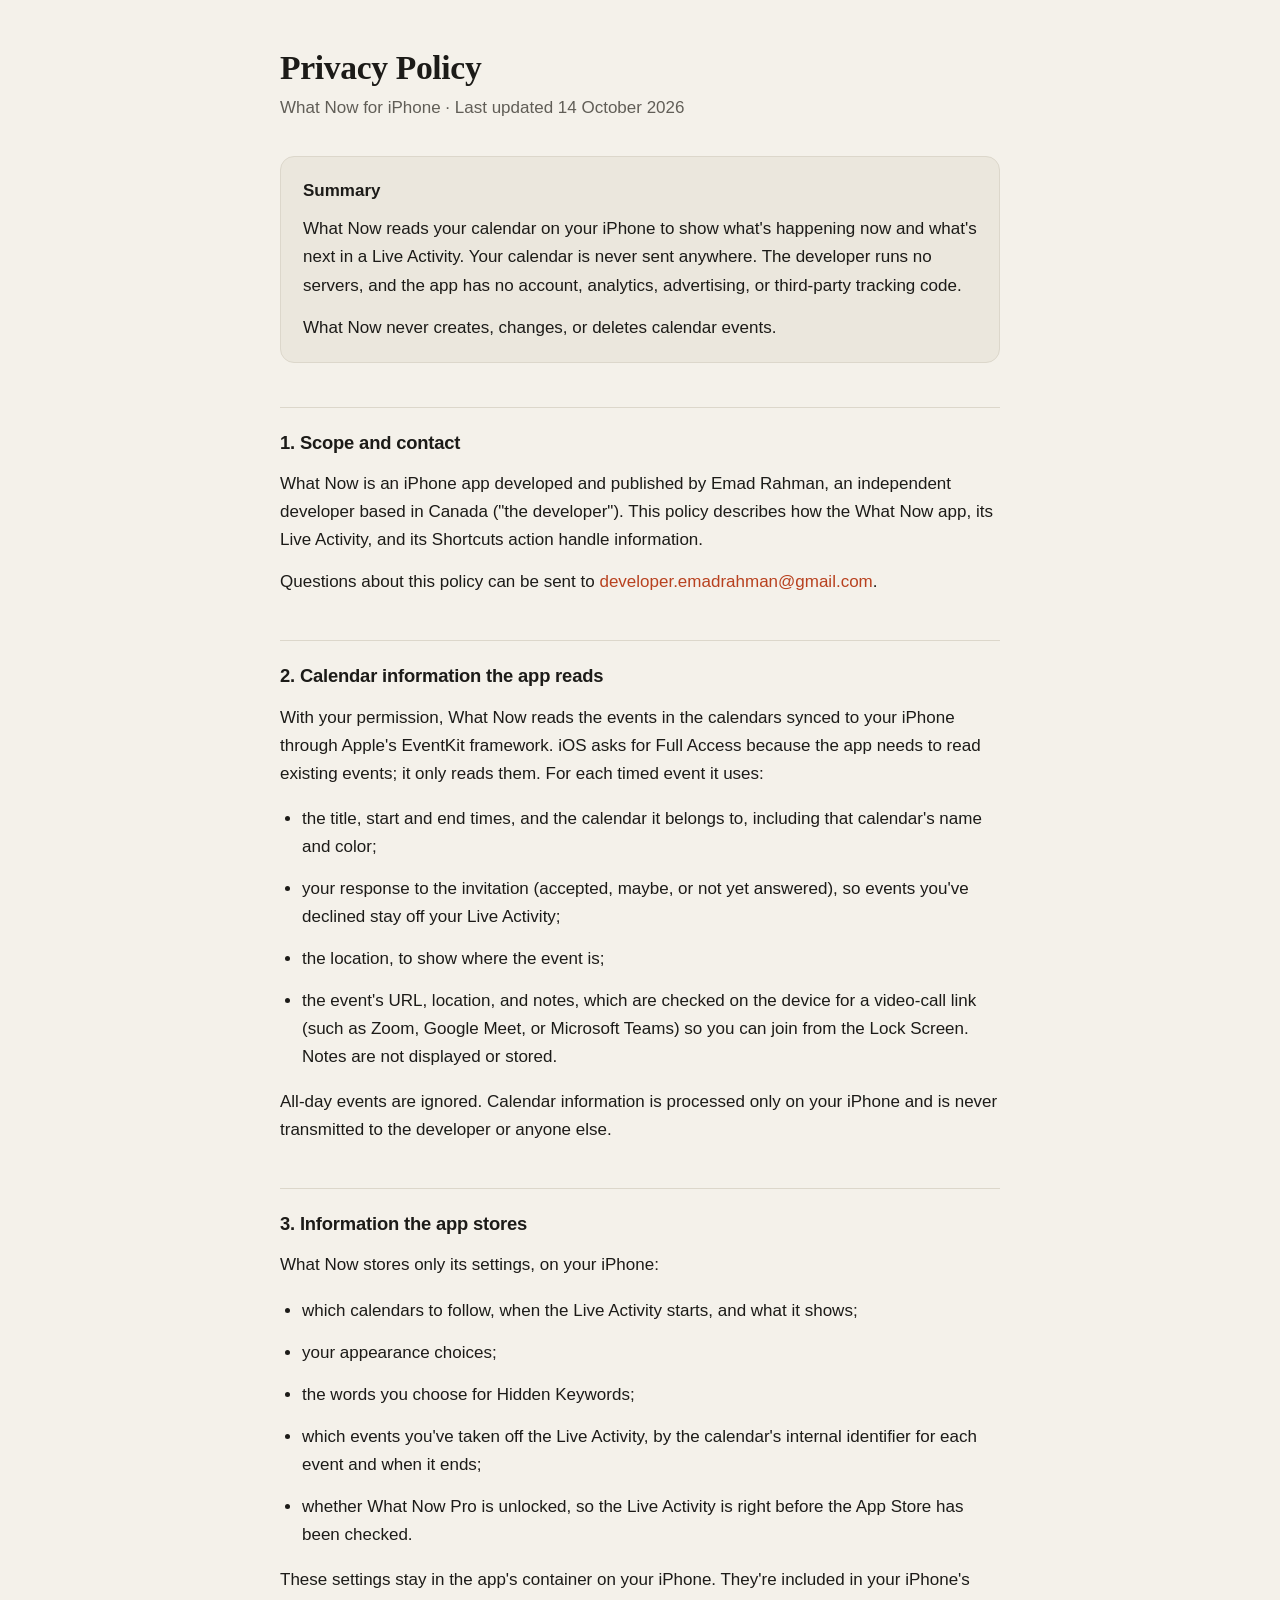
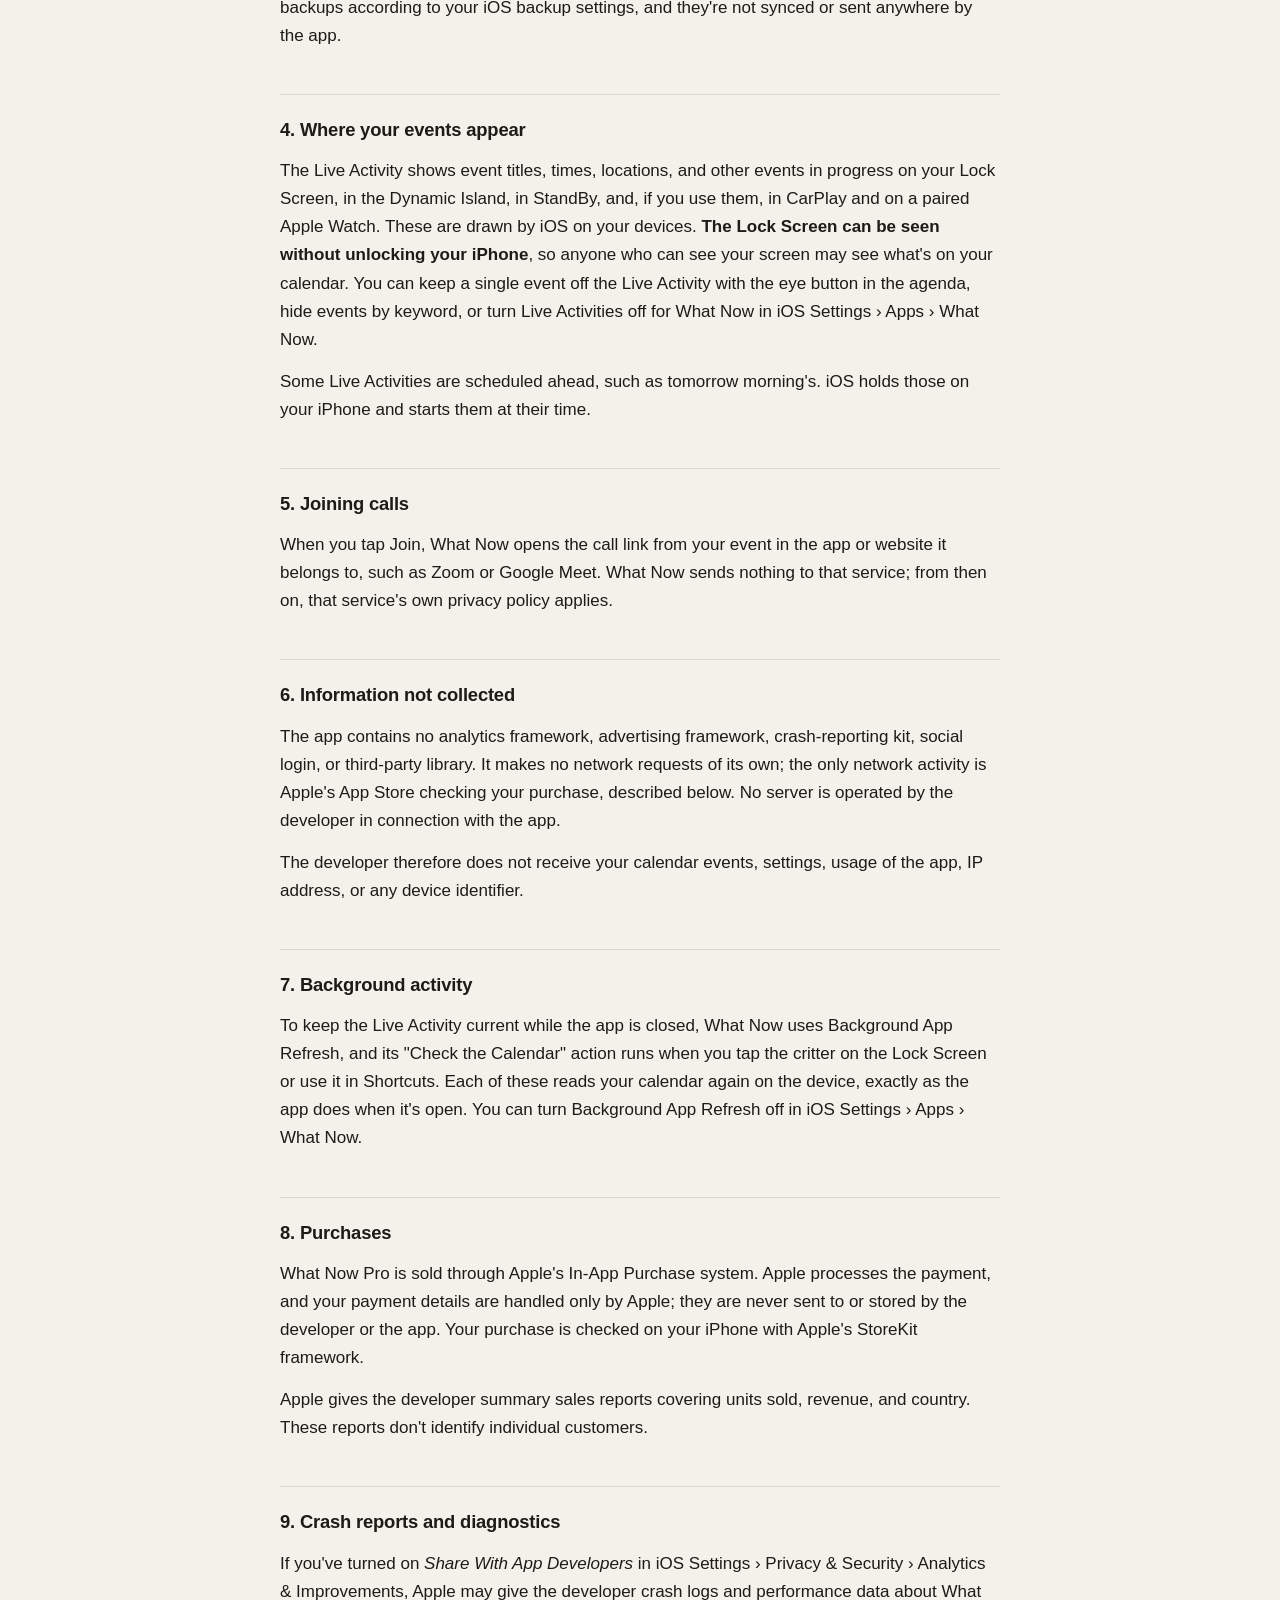
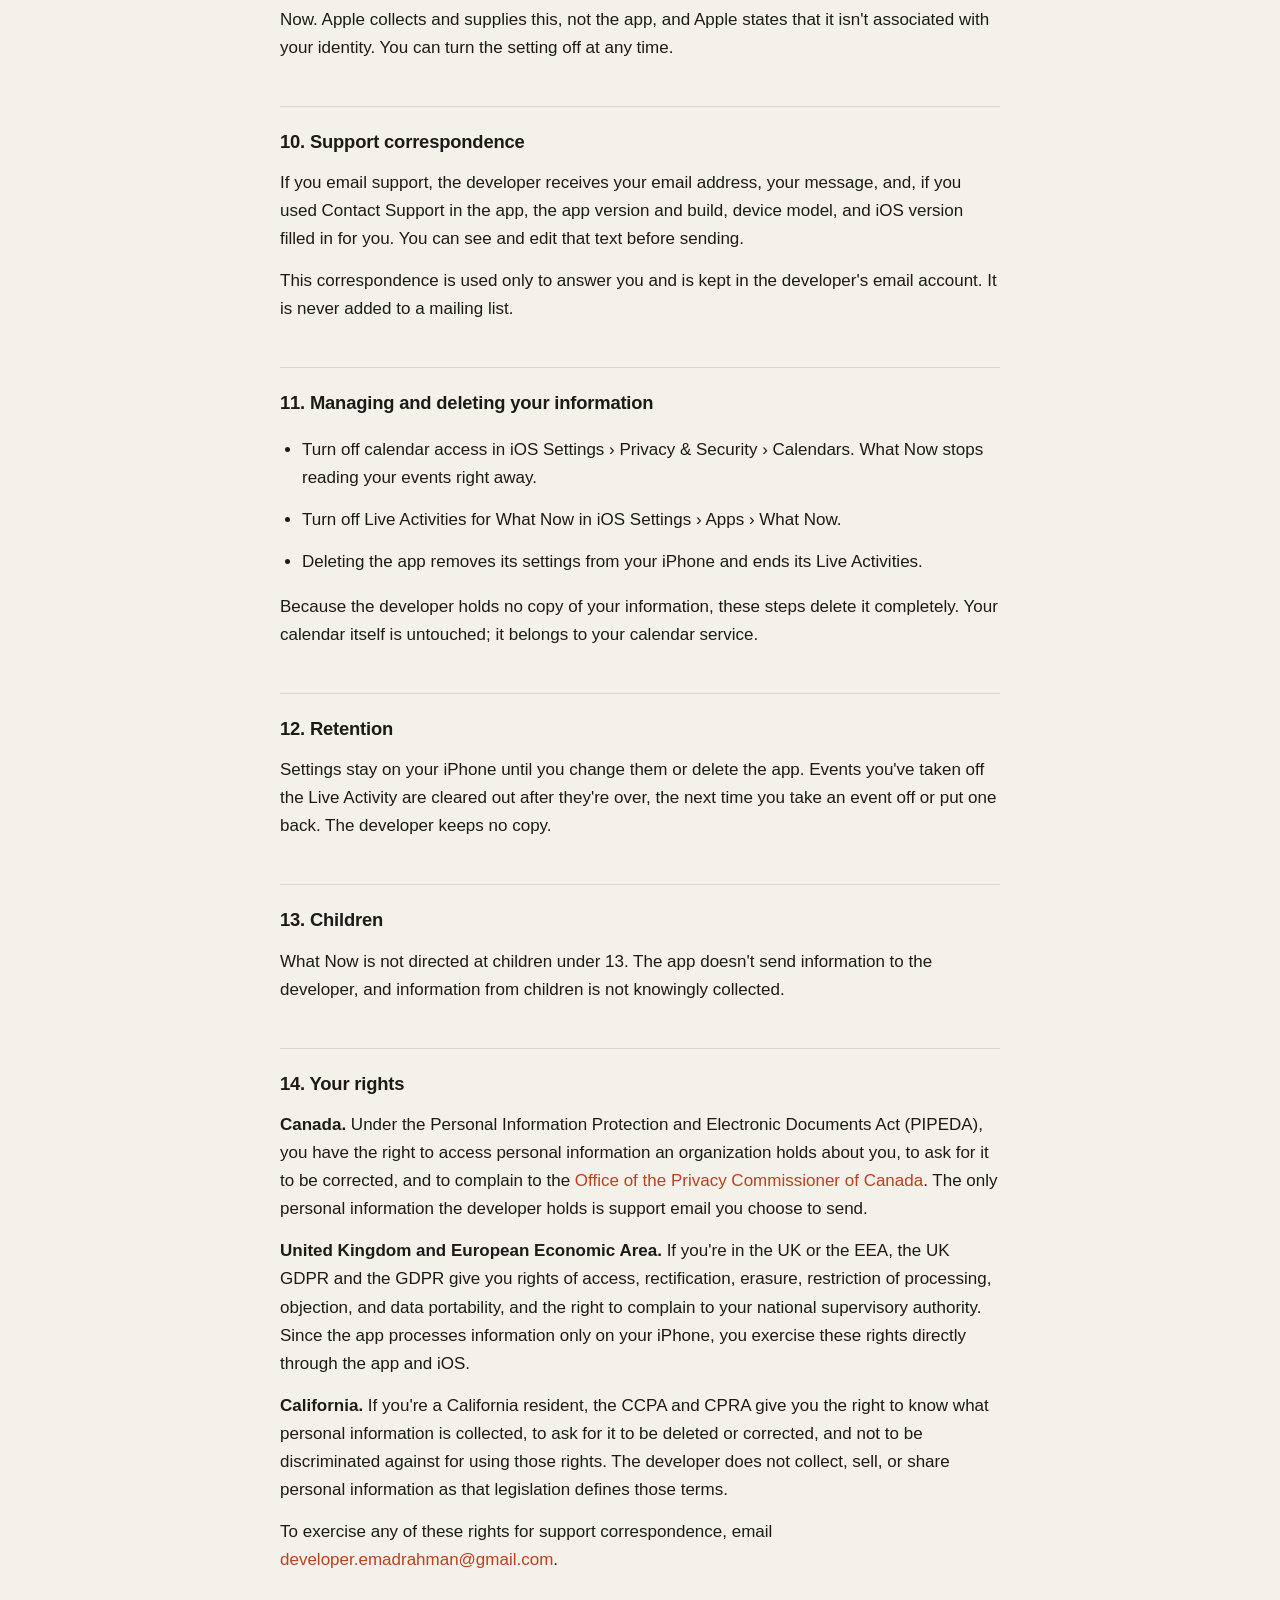
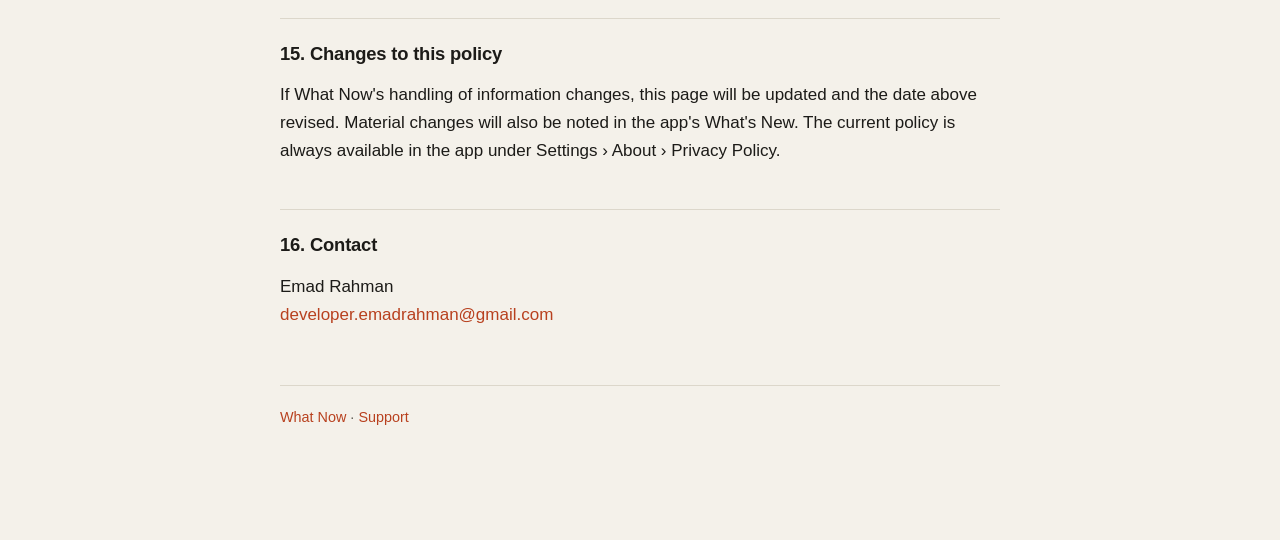
==== privacy.html @ 3d3fa1c2 "What Now site: landing, support, privacy policy Co-Authored-By: Claude Opus 5.5 <noreply@anthropic.c" ====
<!doctype html>
<html lang="en">
<head>
<meta charset="utf-8">
<meta name="viewport" content="width=device-width, initial-scale=1">
<title>Privacy Policy — What Now</title>
<link rel="stylesheet" href="style.css">
</head>
<body>
<main>

<h1>Privacy Policy</h1>
<p class="updated">What Now for iPhone · Last updated 14 October 2026</p>

<div class="box">
  <strong>Summary</strong>
  <p>What Now reads your calendar on your iPhone to show what's happening now and what's next in a Live Activity. Your calendar is never sent anywhere. The developer runs no servers, and the app has no account, analytics, advertising, or third-party tracking code.</p>
  <p>What Now never creates, changes, or deletes calendar events.</p>
</div>

<h2>1. Scope and contact</h2>
<p>What Now is an iPhone app developed and published by Emad Rahman, an independent developer based in Canada ("the developer"). This policy describes how the What Now app, its Live Activity, and its Shortcuts action handle information.</p>
<p>Questions about this policy can be sent to <a href="mailto:developer.emadrahman@gmail.com">developer.emadrahman@gmail.com</a>.</p>

<h2>2. Calendar information the app reads</h2>
<p>With your permission, What Now reads the events in the calendars synced to your iPhone through Apple's EventKit framework. iOS asks for Full Access because the app needs to read existing events; it only reads them. For each timed event it uses:</p>
<ul>
  <li>the title, start and end times, and the calendar it belongs to, including that calendar's name and color;</li>
  <li>your response to the invitation (accepted, maybe, or not yet answered), so events you've declined stay off your Live Activity;</li>
  <li>the location, to show where the event is;</li>
  <li>the event's URL, location, and notes, which are checked on the device for a video-call link (such as Zoom, Google Meet, or Microsoft Teams) so you can join from the Lock Screen. Notes are not displayed or stored.</li>
</ul>
<p>All-day events are ignored. Calendar information is processed only on your iPhone and is never transmitted to the developer or anyone else.</p>

<h2>3. Information the app stores</h2>
<p>What Now stores only its settings, on your iPhone:</p>
<ul>
  <li>which calendars to follow, when the Live Activity starts, and what it shows;</li>
  <li>your appearance choices;</li>
  <li>the words you choose for Hidden Keywords;</li>
  <li>which events you've taken off the Live Activity, by the calendar's internal identifier for each event and when it ends;</li>
  <li>whether What Now Pro is unlocked, so the Live Activity is right before the App Store has been checked.</li>
</ul>
<p>These settings stay in the app's container on your iPhone. They're included in your iPhone's backups according to your iOS backup settings, and they're not synced or sent anywhere by the app.</p>

<h2>4. Where your events appear</h2>
<p>The Live Activity shows event titles, times, locations, and other events in progress on your Lock Screen, in the Dynamic Island, in StandBy, and, if you use them, in CarPlay and on a paired Apple Watch. These are drawn by iOS on your devices. <strong>The Lock Screen can be seen without unlocking your iPhone</strong>, so anyone who can see your screen may see what's on your calendar. You can keep a single event off the Live Activity with the eye button in the agenda, hide events by keyword, or turn Live Activities off for What Now in iOS Settings › Apps › What Now.</p>
<p>Some Live Activities are scheduled ahead, such as tomorrow morning's. iOS holds those on your iPhone and starts them at their time.</p>

<h2>5. Joining calls</h2>
<p>When you tap Join, What Now opens the call link from your event in the app or website it belongs to, such as Zoom or Google Meet. What Now sends nothing to that service; from then on, that service's own privacy policy applies.</p>

<h2>6. Information not collected</h2>
<p>The app contains no analytics framework, advertising framework, crash-reporting kit, social login, or third-party library. It makes no network requests of its own; the only network activity is Apple's App Store checking your purchase, described below. No server is operated by the developer in connection with the app.</p>
<p>The developer therefore does not receive your calendar events, settings, usage of the app, IP address, or any device identifier.</p>

<h2>7. Background activity</h2>
<p>To keep the Live Activity current while the app is closed, What Now uses Background App Refresh, and its "Check the Calendar" action runs when you tap the critter on the Lock Screen or use it in Shortcuts. Each of these reads your calendar again on the device, exactly as the app does when it's open. You can turn Background App Refresh off in iOS Settings › Apps › What Now.</p>

<h2>8. Purchases</h2>
<p>What Now Pro is sold through Apple's In-App Purchase system. Apple processes the payment, and your payment details are handled only by Apple; they are never sent to or stored by the developer or the app. Your purchase is checked on your iPhone with Apple's StoreKit framework.</p>
<p>Apple gives the developer summary sales reports covering units sold, revenue, and country. These reports don't identify individual customers.</p>

<h2>9. Crash reports and diagnostics</h2>
<p>If you've turned on <em>Share With App Developers</em> in iOS Settings › Privacy &amp; Security › Analytics &amp; Improvements, Apple may give the developer crash logs and performance data about What Now. Apple collects and supplies this, not the app, and Apple states that it isn't associated with your identity. You can turn the setting off at any time.</p>

<h2>10. Support correspondence</h2>
<p>If you email support, the developer receives your email address, your message, and, if you used Contact Support in the app, the app version and build, device model, and iOS version filled in for you. You can see and edit that text before sending.</p>
<p>This correspondence is used only to answer you and is kept in the developer's email account. It is never added to a mailing list.</p>

<h2>11. Managing and deleting your information</h2>
<ul>
  <li>Turn off calendar access in iOS Settings › Privacy &amp; Security › Calendars. What Now stops reading your events right away.</li>
  <li>Turn off Live Activities for What Now in iOS Settings › Apps › What Now.</li>
  <li>Deleting the app removes its settings from your iPhone and ends its Live Activities.</li>
</ul>
<p>Because the developer holds no copy of your information, these steps delete it completely. Your calendar itself is untouched; it belongs to your calendar service.</p>

<h2>12. Retention</h2>
<p>Settings stay on your iPhone until you change them or delete the app. Events you've taken off the Live Activity are cleared out after they're over, the next time you take an event off or put one back. The developer keeps no copy.</p>

<h2>13. Children</h2>
<p>What Now is not directed at children under 13. The app doesn't send information to the developer, and information from children is not knowingly collected.</p>

<h2>14. Your rights</h2>
<p><strong>Canada.</strong> Under the Personal Information Protection and Electronic Documents Act (PIPEDA), you have the right to access personal information an organization holds about you, to ask for it to be corrected, and to complain to the <a href="https://www.priv.gc.ca/">Office of the Privacy Commissioner of Canada</a>. The only personal information the developer holds is support email you choose to send.</p>
<p><strong>United Kingdom and European Economic Area.</strong> If you're in the UK or the EEA, the UK GDPR and the GDPR give you rights of access, rectification, erasure, restriction of processing, objection, and data portability, and the right to complain to your national supervisory authority. Since the app processes information only on your iPhone, you exercise these rights directly through the app and iOS.</p>
<p><strong>California.</strong> If you're a California resident, the CCPA and CPRA give you the right to know what personal information is collected, to ask for it to be deleted or corrected, and not to be discriminated against for using those rights. The developer does not collect, sell, or share personal information as that legislation defines those terms.</p>
<p>To exercise any of these rights for support correspondence, email <a href="mailto:developer.emadrahman@gmail.com">developer.emadrahman@gmail.com</a>.</p>

<h2>15. Changes to this policy</h2>
<p>If What Now's handling of information changes, this page will be updated and the date above revised. Material changes will also be noted in the app's What's New. The current policy is always available in the app under Settings › About › Privacy Policy.</p>

<h2>16. Contact</h2>
<p>Emad Rahman<br>
<a href="mailto:developer.emadrahman@gmail.com">developer.emadrahman@gmail.com</a></p>

<footer>
  <p><a href="./index.html">What Now</a> · <a href="./support.html">Support</a></p>
</footer>

</main>
</body>
</html>
---- style.css ----
:root {
  --bg: #f4f1ea;
  --surface: #ebe7dd;
  --border: #dcd7cb;
  --text: #1c1b18;
  --muted: #615e57;
  --accent: #b8411f;
}
@media (prefers-color-scheme: dark) {
  :root {
    --bg: #0c0c0d;
    --surface: #18181a;
    --border: #2c2c30;
    --text: #f2efe8;
    --muted: #a19d95;
    --accent: #ff7052;
  }
}
* { box-sizing: border-box; }
body {
  margin: 0;
  padding: 48px 20px 96px;
  background: var(--bg);
  color: var(--text);
  font: 17px/1.65 -apple-system, BlinkMacSystemFont, "Segoe UI", Roboto, Helvetica, Arial, sans-serif;
  -webkit-text-size-adjust: 100%;
}
main { max-width: 720px; margin: 0 auto; }
h1 {
  font-family: "New York", ui-serif, Georgia, serif;
  font-size: 2.1rem;
  line-height: 1.2;
  margin: 0 0 6px;
  letter-spacing: -0.01em;
}
h2 {
  font-size: 1.15rem;
  margin: 44px 0 12px;
  letter-spacing: -0.01em;
  padding-top: 20px;
  border-top: 1px solid var(--border);
}
h3 { font-size: 1rem; margin: 26px 0 6px; }
p, li { margin: 0 0 14px; }
ul { padding-left: 22px; }
a { color: var(--accent); text-decoration: none; }
a:hover { text-decoration: underline; }
a:focus-visible { outline: 2px solid var(--accent); outline-offset: 2px; }
.lede, .updated { color: var(--muted); margin-bottom: 34px; }
.box {
  background: var(--surface);
  border: 1px solid var(--border);
  border-radius: 14px;
  padding: 20px 22px 6px;
  margin: 8px 0;
}
.box strong { display: block; margin-bottom: 10px; }
.email { font-size: 1.1rem; font-weight: 600; }
nav a { display: inline-block; margin-right: 20px; }
footer {
  margin-top: 56px;
  padding-top: 20px;
  border-top: 1px solid var(--border);
  color: var(--muted);
  font-size: 0.9rem;
}
.home { padding-top: 96px; }
.home main { max-width: 560px; }
.home h1 { font-size: 2.5rem; }
.home p { color: var(--muted); margin-bottom: 32px; }
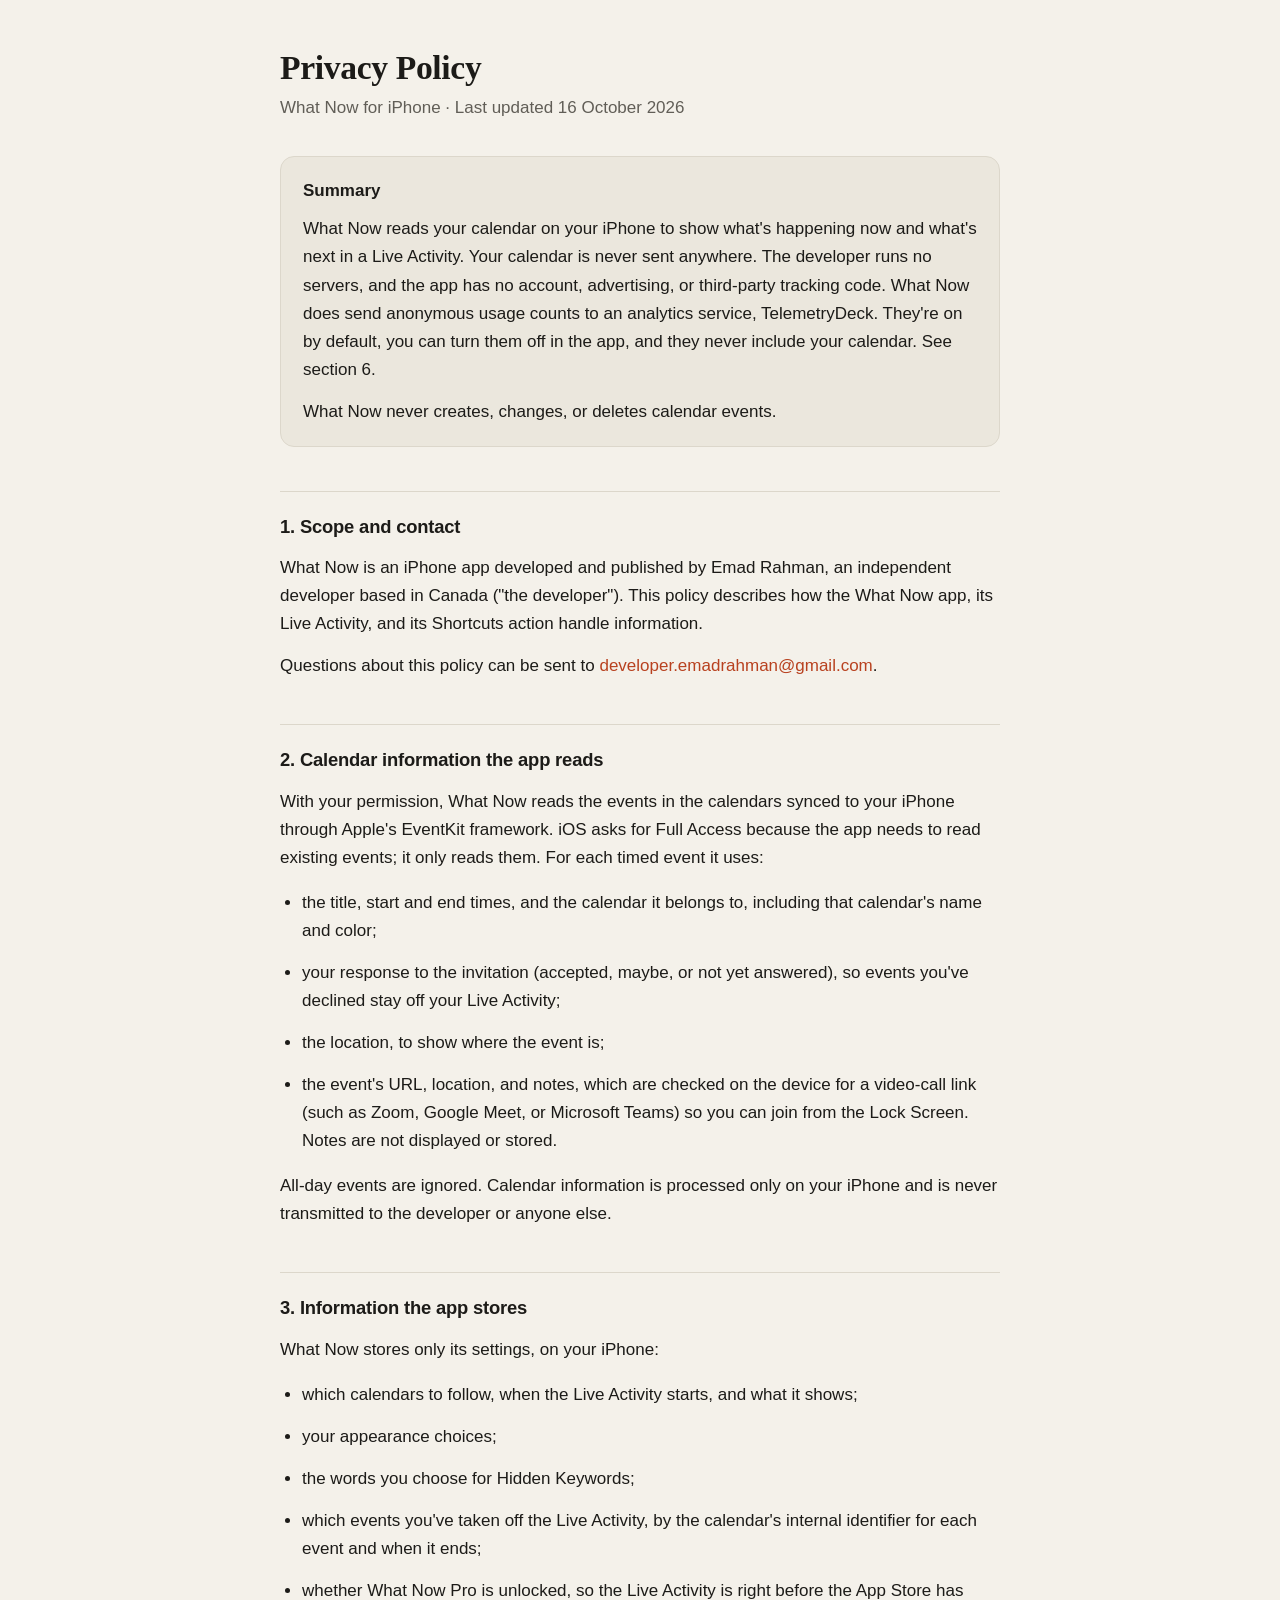
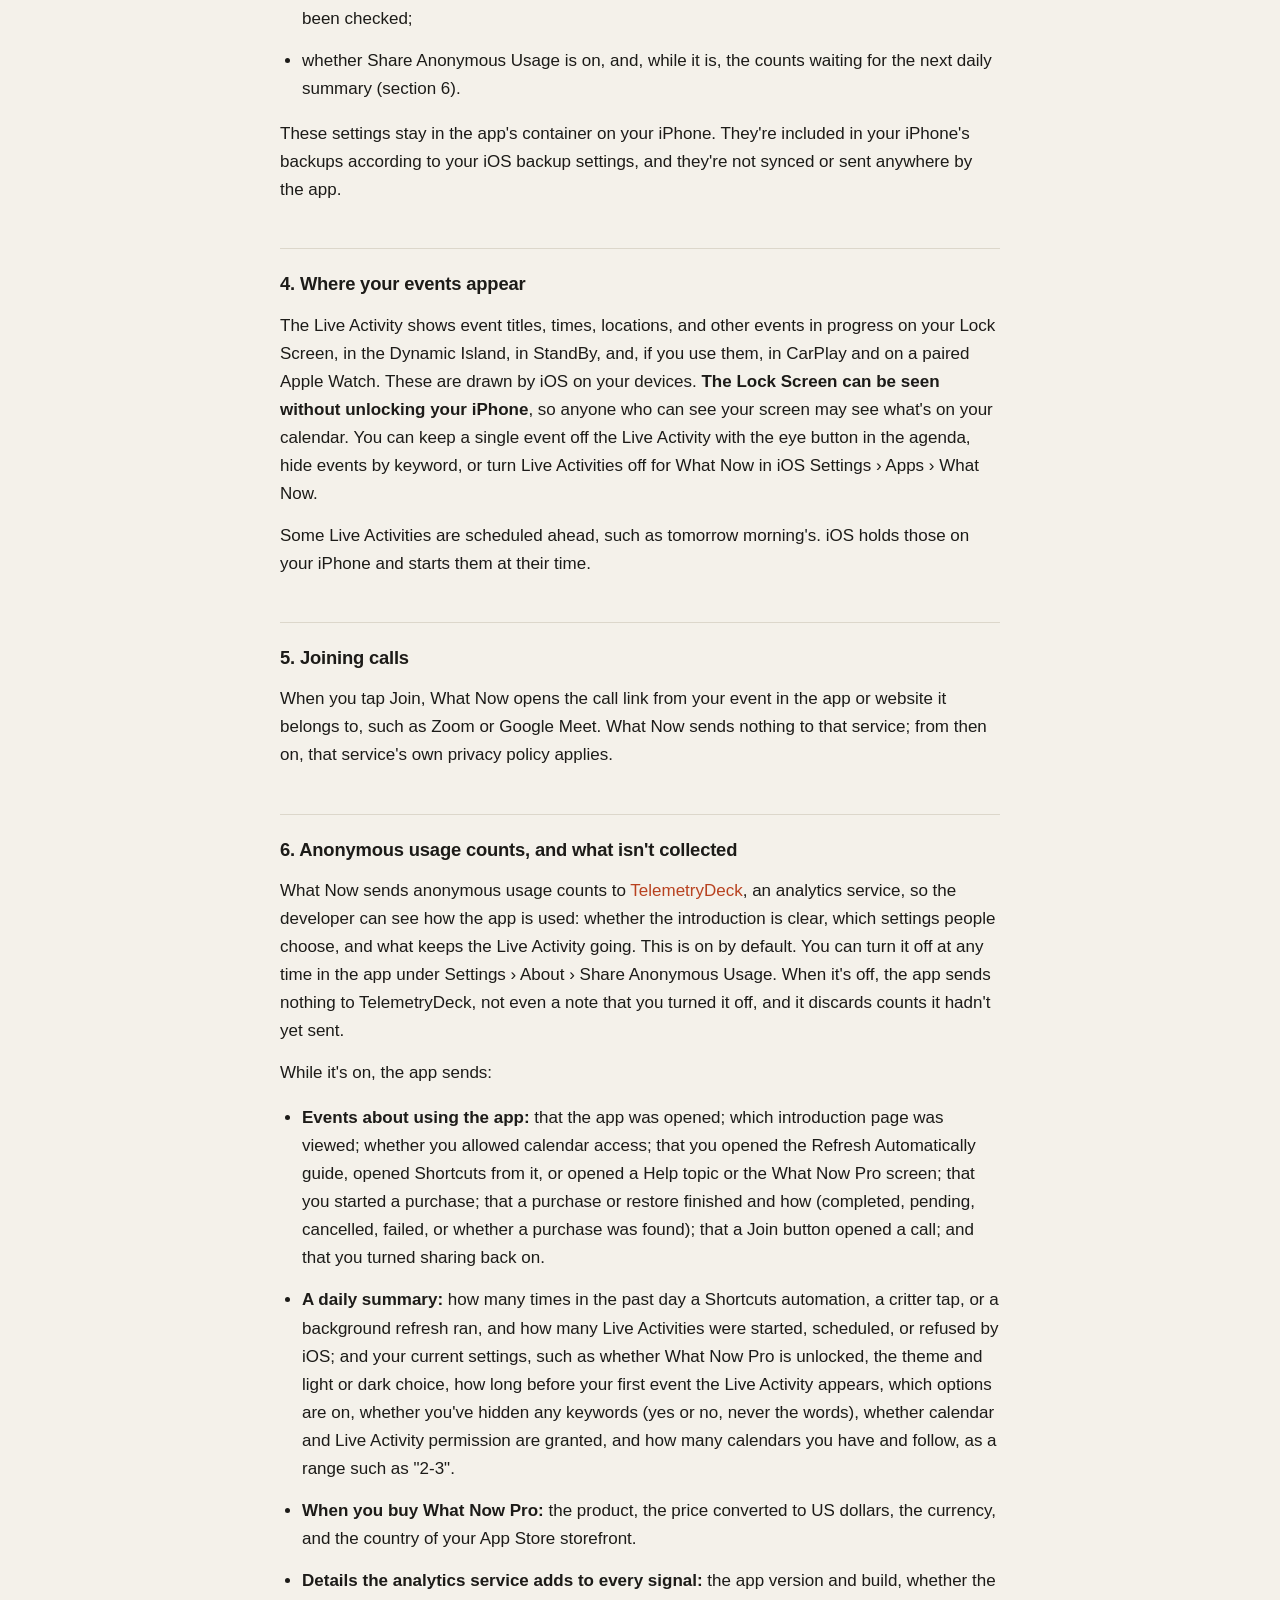
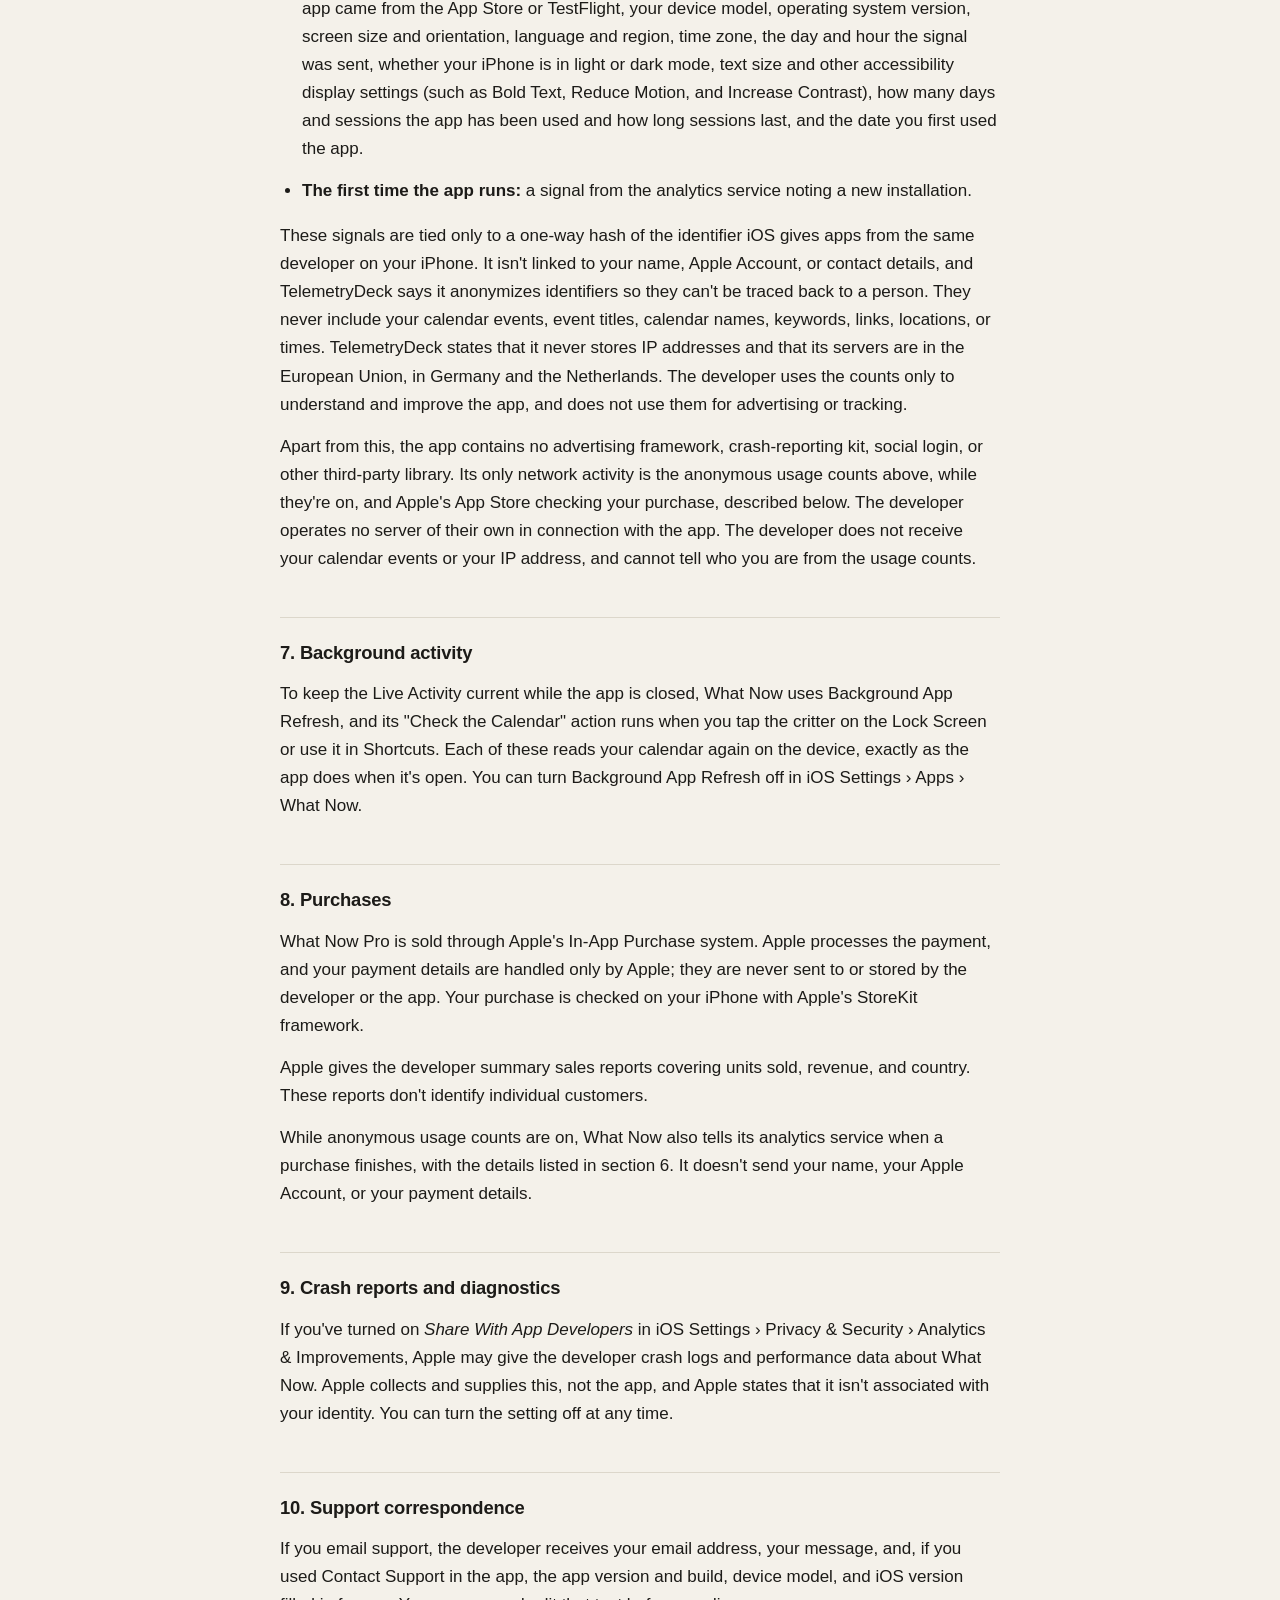
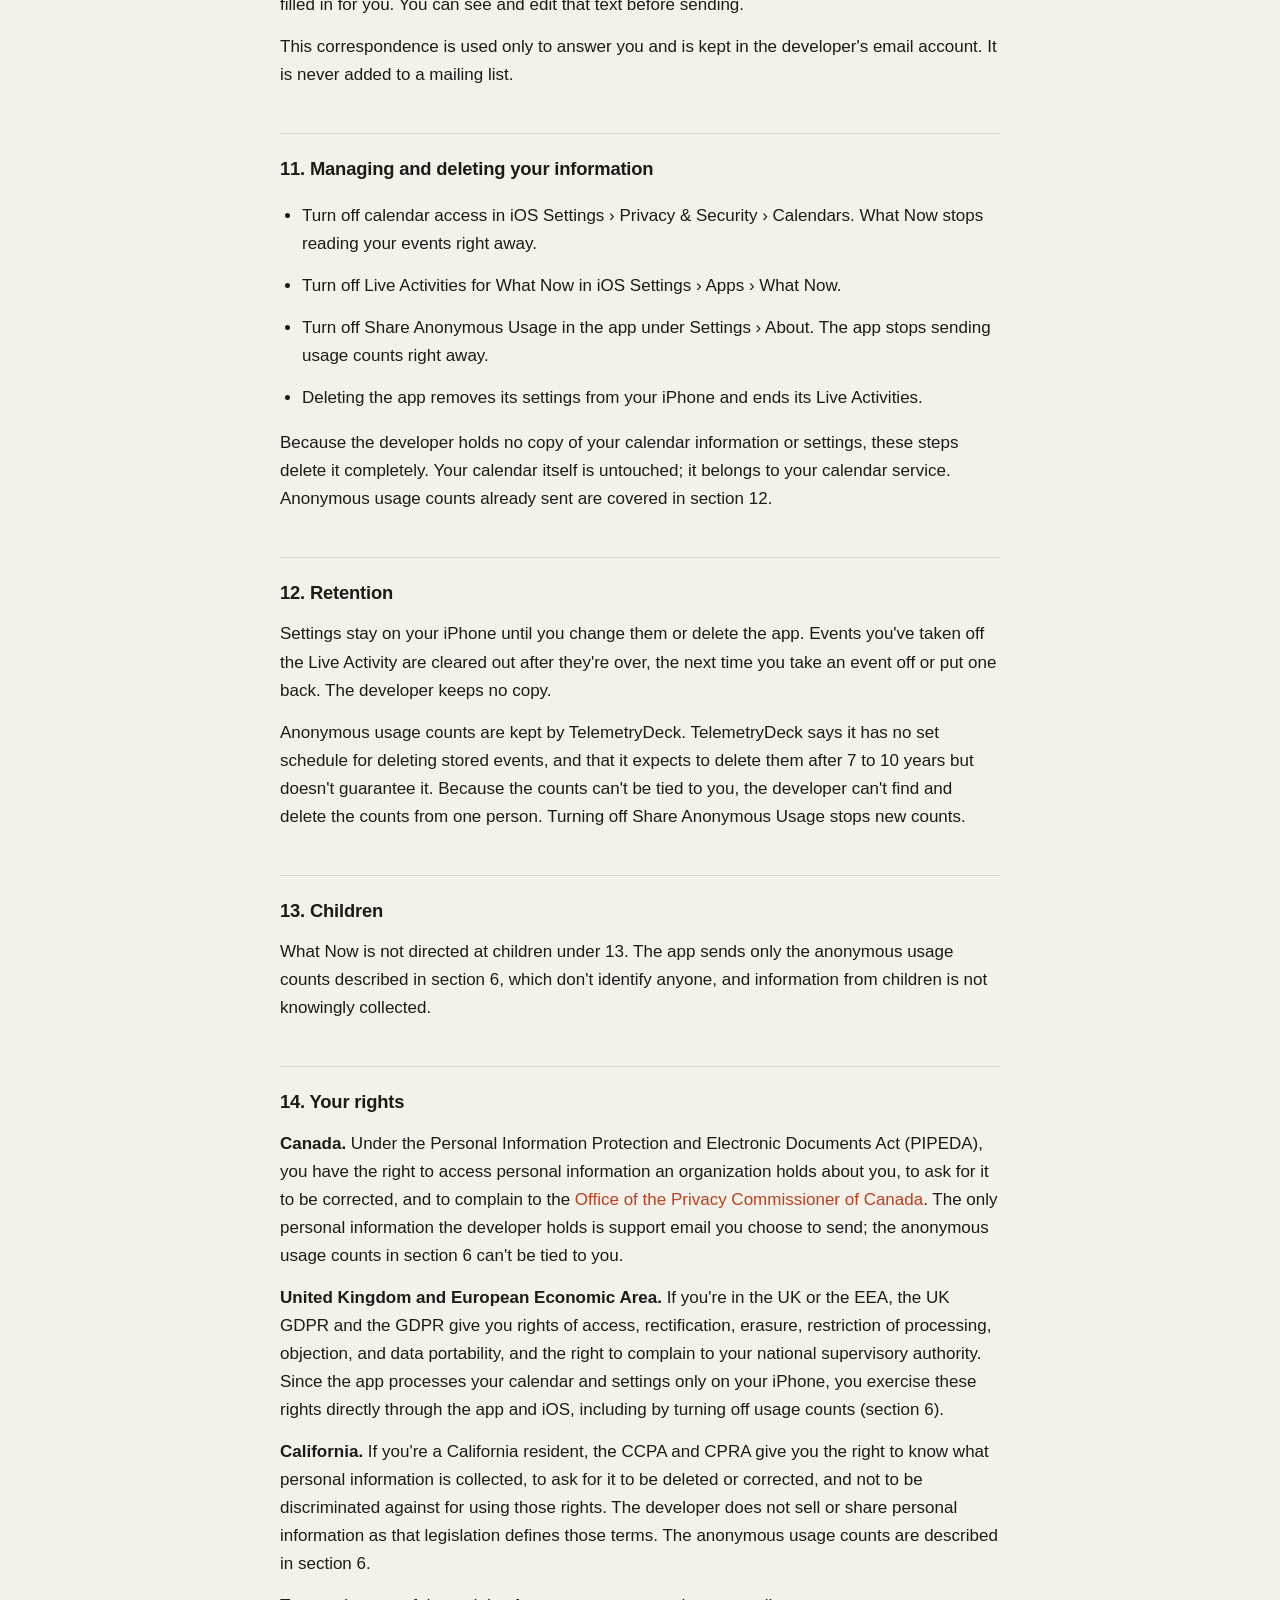
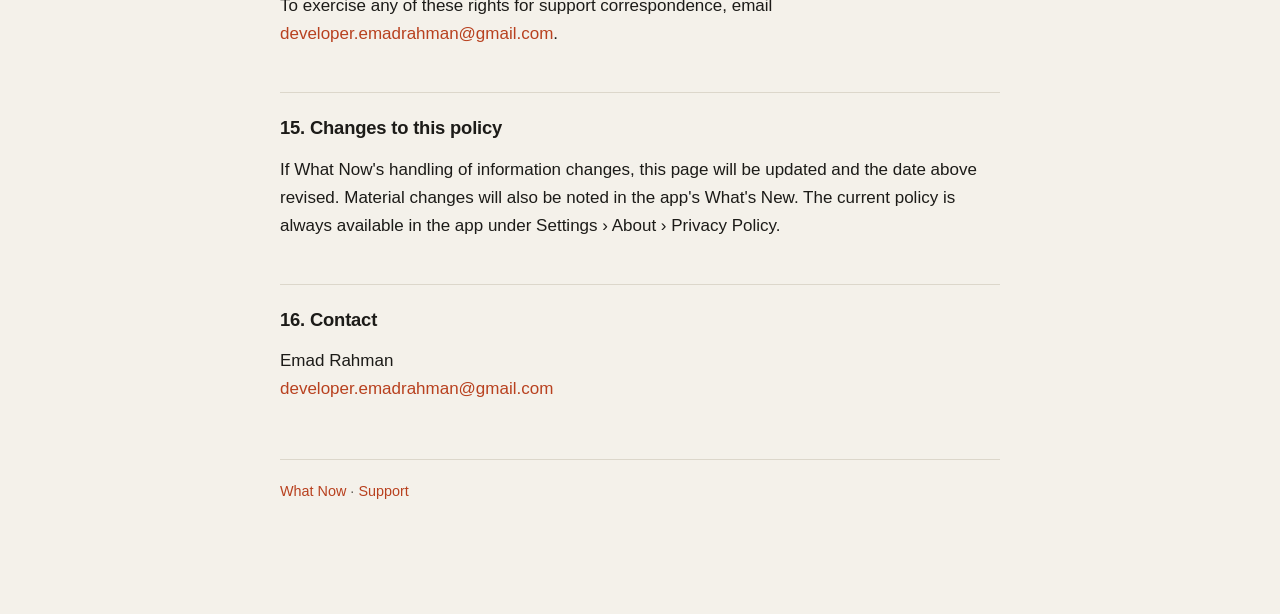
==== commit 95c040eb: "Privacy policy: anonymous usage counts through TelemetryDeck List what the app and the TelemetryDeck" ====
--- a/privacy.html
+++ b/privacy.html
@@ -10,11 +10,11 @@
 <main>
 
 <h1>Privacy Policy</h1>
-<p class="updated">What Now for iPhone · Last updated 14 October 2026</p>
+<p class="updated">What Now for iPhone · Last updated 16 October 2026</p>
 
 <div class="box">
   <strong>Summary</strong>
-  <p>What Now reads your calendar on your iPhone to show what's happening now and what's next in a Live Activity. Your calendar is never sent anywhere. The developer runs no servers, and the app has no account, analytics, advertising, or third-party tracking code.</p>
+  <p>What Now reads your calendar on your iPhone to show what's happening now and what's next in a Live Activity. Your calendar is never sent anywhere. The developer runs no servers, and the app has no account, advertising, or third-party tracking code. What Now does send anonymous usage counts to an analytics service, TelemetryDeck. They're on by default, you can turn them off in the app, and they never include your calendar. See section 6.</p>
   <p>What Now never creates, changes, or deletes calendar events.</p>
 </div>
 
@@ -39,7 +39,8 @@
   <li>your appearance choices;</li>
   <li>the words you choose for Hidden Keywords;</li>
   <li>which events you've taken off the Live Activity, by the calendar's internal identifier for each event and when it ends;</li>
-  <li>whether What Now Pro is unlocked, so the Live Activity is right before the App Store has been checked.</li>
+  <li>whether What Now Pro is unlocked, so the Live Activity is right before the App Store has been checked;</li>
+  <li>whether Share Anonymous Usage is on, and, while it is, the counts waiting for the next daily summary (section 6).</li>
 </ul>
 <p>These settings stay in the app's container on your iPhone. They're included in your iPhone's backups according to your iOS backup settings, and they're not synced or sent anywhere by the app.</p>
 
@@ -50,9 +51,18 @@
 <h2>5. Joining calls</h2>
 <p>When you tap Join, What Now opens the call link from your event in the app or website it belongs to, such as Zoom or Google Meet. What Now sends nothing to that service; from then on, that service's own privacy policy applies.</p>
 
-<h2>6. Information not collected</h2>
-<p>The app contains no analytics framework, advertising framework, crash-reporting kit, social login, or third-party library. It makes no network requests of its own; the only network activity is Apple's App Store checking your purchase, described below. No server is operated by the developer in connection with the app.</p>
-<p>The developer therefore does not receive your calendar events, settings, usage of the app, IP address, or any device identifier.</p>
+<h2>6. Anonymous usage counts, and what isn't collected</h2>
+<p>What Now sends anonymous usage counts to <a href="https://telemetrydeck.com">TelemetryDeck</a>, an analytics service, so the developer can see how the app is used: whether the introduction is clear, which settings people choose, and what keeps the Live Activity going. This is on by default. You can turn it off at any time in the app under Settings › About › Share Anonymous Usage. When it's off, the app sends nothing to TelemetryDeck, not even a note that you turned it off, and it discards counts it hadn't yet sent.</p>
+<p>While it's on, the app sends:</p>
+<ul>
+  <li><strong>Events about using the app:</strong> that the app was opened; which introduction page was viewed; whether you allowed calendar access; that you opened the Refresh Automatically guide, opened Shortcuts from it, or opened a Help topic or the What Now Pro screen; that you started a purchase; that a purchase or restore finished and how (completed, pending, cancelled, failed, or whether a purchase was found); that a Join button opened a call; and that you turned sharing back on.</li>
+  <li><strong>A daily summary:</strong> how many times in the past day a Shortcuts automation, a critter tap, or a background refresh ran, and how many Live Activities were started, scheduled, or refused by iOS; and your current settings, such as whether What Now Pro is unlocked, the theme and light or dark choice, how long before your first event the Live Activity appears, which options are on, whether you've hidden any keywords (yes or no, never the words), whether calendar and Live Activity permission are granted, and how many calendars you have and follow, as a range such as "2-3".</li>
+  <li><strong>When you buy What Now Pro:</strong> the product, the price converted to US dollars, the currency, and the country of your App Store storefront.</li>
+  <li><strong>Details the analytics service adds to every signal:</strong> the app version and build, whether the app came from the App Store or TestFlight, your device model, operating system version, screen size and orientation, language and region, time zone, the day and hour the signal was sent, whether your iPhone is in light or dark mode, text size and other accessibility display settings (such as Bold Text, Reduce Motion, and Increase Contrast), how many days and sessions the app has been used and how long sessions last, and the date you first used the app.</li>
+  <li><strong>The first time the app runs:</strong> a signal from the analytics service noting a new installation.</li>
+</ul>
+<p>These signals are tied only to a one-way hash of the identifier iOS gives apps from the same developer on your iPhone. It isn't linked to your name, Apple Account, or contact details, and TelemetryDeck says it anonymizes identifiers so they can't be traced back to a person. They never include your calendar events, event titles, calendar names, keywords, links, locations, or times. TelemetryDeck states that it never stores IP addresses and that its servers are in the European Union, in Germany and the Netherlands. The developer uses the counts only to understand and improve the app, and does not use them for advertising or tracking.</p>
+<p>Apart from this, the app contains no advertising framework, crash-reporting kit, social login, or other third-party library. Its only network activity is the anonymous usage counts above, while they're on, and Apple's App Store checking your purchase, described below. The developer operates no server of their own in connection with the app. The developer does not receive your calendar events or your IP address, and cannot tell who you are from the usage counts.</p>
 
 <h2>7. Background activity</h2>
 <p>To keep the Live Activity current while the app is closed, What Now uses Background App Refresh, and its "Check the Calendar" action runs when you tap the critter on the Lock Screen or use it in Shortcuts. Each of these reads your calendar again on the device, exactly as the app does when it's open. You can turn Background App Refresh off in iOS Settings › Apps › What Now.</p>
@@ -60,6 +70,7 @@
 <h2>8. Purchases</h2>
 <p>What Now Pro is sold through Apple's In-App Purchase system. Apple processes the payment, and your payment details are handled only by Apple; they are never sent to or stored by the developer or the app. Your purchase is checked on your iPhone with Apple's StoreKit framework.</p>
 <p>Apple gives the developer summary sales reports covering units sold, revenue, and country. These reports don't identify individual customers.</p>
+<p>While anonymous usage counts are on, What Now also tells its analytics service when a purchase finishes, with the details listed in section 6. It doesn't send your name, your Apple Account, or your payment details.</p>
 
 <h2>9. Crash reports and diagnostics</h2>
 <p>If you've turned on <em>Share With App Developers</em> in iOS Settings › Privacy &amp; Security › Analytics &amp; Improvements, Apple may give the developer crash logs and performance data about What Now. Apple collects and supplies this, not the app, and Apple states that it isn't associated with your identity. You can turn the setting off at any time.</p>
@@ -72,20 +83,22 @@
 <ul>
   <li>Turn off calendar access in iOS Settings › Privacy &amp; Security › Calendars. What Now stops reading your events right away.</li>
   <li>Turn off Live Activities for What Now in iOS Settings › Apps › What Now.</li>
+  <li>Turn off Share Anonymous Usage in the app under Settings › About. The app stops sending usage counts right away.</li>
   <li>Deleting the app removes its settings from your iPhone and ends its Live Activities.</li>
 </ul>
-<p>Because the developer holds no copy of your information, these steps delete it completely. Your calendar itself is untouched; it belongs to your calendar service.</p>
+<p>Because the developer holds no copy of your calendar information or settings, these steps delete it completely. Your calendar itself is untouched; it belongs to your calendar service. Anonymous usage counts already sent are covered in section 12.</p>
 
 <h2>12. Retention</h2>
 <p>Settings stay on your iPhone until you change them or delete the app. Events you've taken off the Live Activity are cleared out after they're over, the next time you take an event off or put one back. The developer keeps no copy.</p>
+<p>Anonymous usage counts are kept by TelemetryDeck. TelemetryDeck says it has no set schedule for deleting stored events, and that it expects to delete them after 7 to 10 years but doesn't guarantee it. Because the counts can't be tied to you, the developer can't find and delete the counts from one person. Turning off Share Anonymous Usage stops new counts.</p>
 
 <h2>13. Children</h2>
-<p>What Now is not directed at children under 13. The app doesn't send information to the developer, and information from children is not knowingly collected.</p>
+<p>What Now is not directed at children under 13. The app sends only the anonymous usage counts described in section 6, which don't identify anyone, and information from children is not knowingly collected.</p>
 
 <h2>14. Your rights</h2>
-<p><strong>Canada.</strong> Under the Personal Information Protection and Electronic Documents Act (PIPEDA), you have the right to access personal information an organization holds about you, to ask for it to be corrected, and to complain to the <a href="https://www.priv.gc.ca/">Office of the Privacy Commissioner of Canada</a>. The only personal information the developer holds is support email you choose to send.</p>
-<p><strong>United Kingdom and European Economic Area.</strong> If you're in the UK or the EEA, the UK GDPR and the GDPR give you rights of access, rectification, erasure, restriction of processing, objection, and data portability, and the right to complain to your national supervisory authority. Since the app processes information only on your iPhone, you exercise these rights directly through the app and iOS.</p>
-<p><strong>California.</strong> If you're a California resident, the CCPA and CPRA give you the right to know what personal information is collected, to ask for it to be deleted or corrected, and not to be discriminated against for using those rights. The developer does not collect, sell, or share personal information as that legislation defines those terms.</p>
+<p><strong>Canada.</strong> Under the Personal Information Protection and Electronic Documents Act (PIPEDA), you have the right to access personal information an organization holds about you, to ask for it to be corrected, and to complain to the <a href="https://www.priv.gc.ca/">Office of the Privacy Commissioner of Canada</a>. The only personal information the developer holds is support email you choose to send; the anonymous usage counts in section 6 can't be tied to you.</p>
+<p><strong>United Kingdom and European Economic Area.</strong> If you're in the UK or the EEA, the UK GDPR and the GDPR give you rights of access, rectification, erasure, restriction of processing, objection, and data portability, and the right to complain to your national supervisory authority. Since the app processes your calendar and settings only on your iPhone, you exercise these rights directly through the app and iOS, including by turning off usage counts (section 6).</p>
+<p><strong>California.</strong> If you're a California resident, the CCPA and CPRA give you the right to know what personal information is collected, to ask for it to be deleted or corrected, and not to be discriminated against for using those rights. The developer does not sell or share personal information as that legislation defines those terms. The anonymous usage counts are described in section 6.</p>
 <p>To exercise any of these rights for support correspondence, email <a href="mailto:developer.emadrahman@gmail.com">developer.emadrahman@gmail.com</a>.</p>
 
 <h2>15. Changes to this policy</h2>
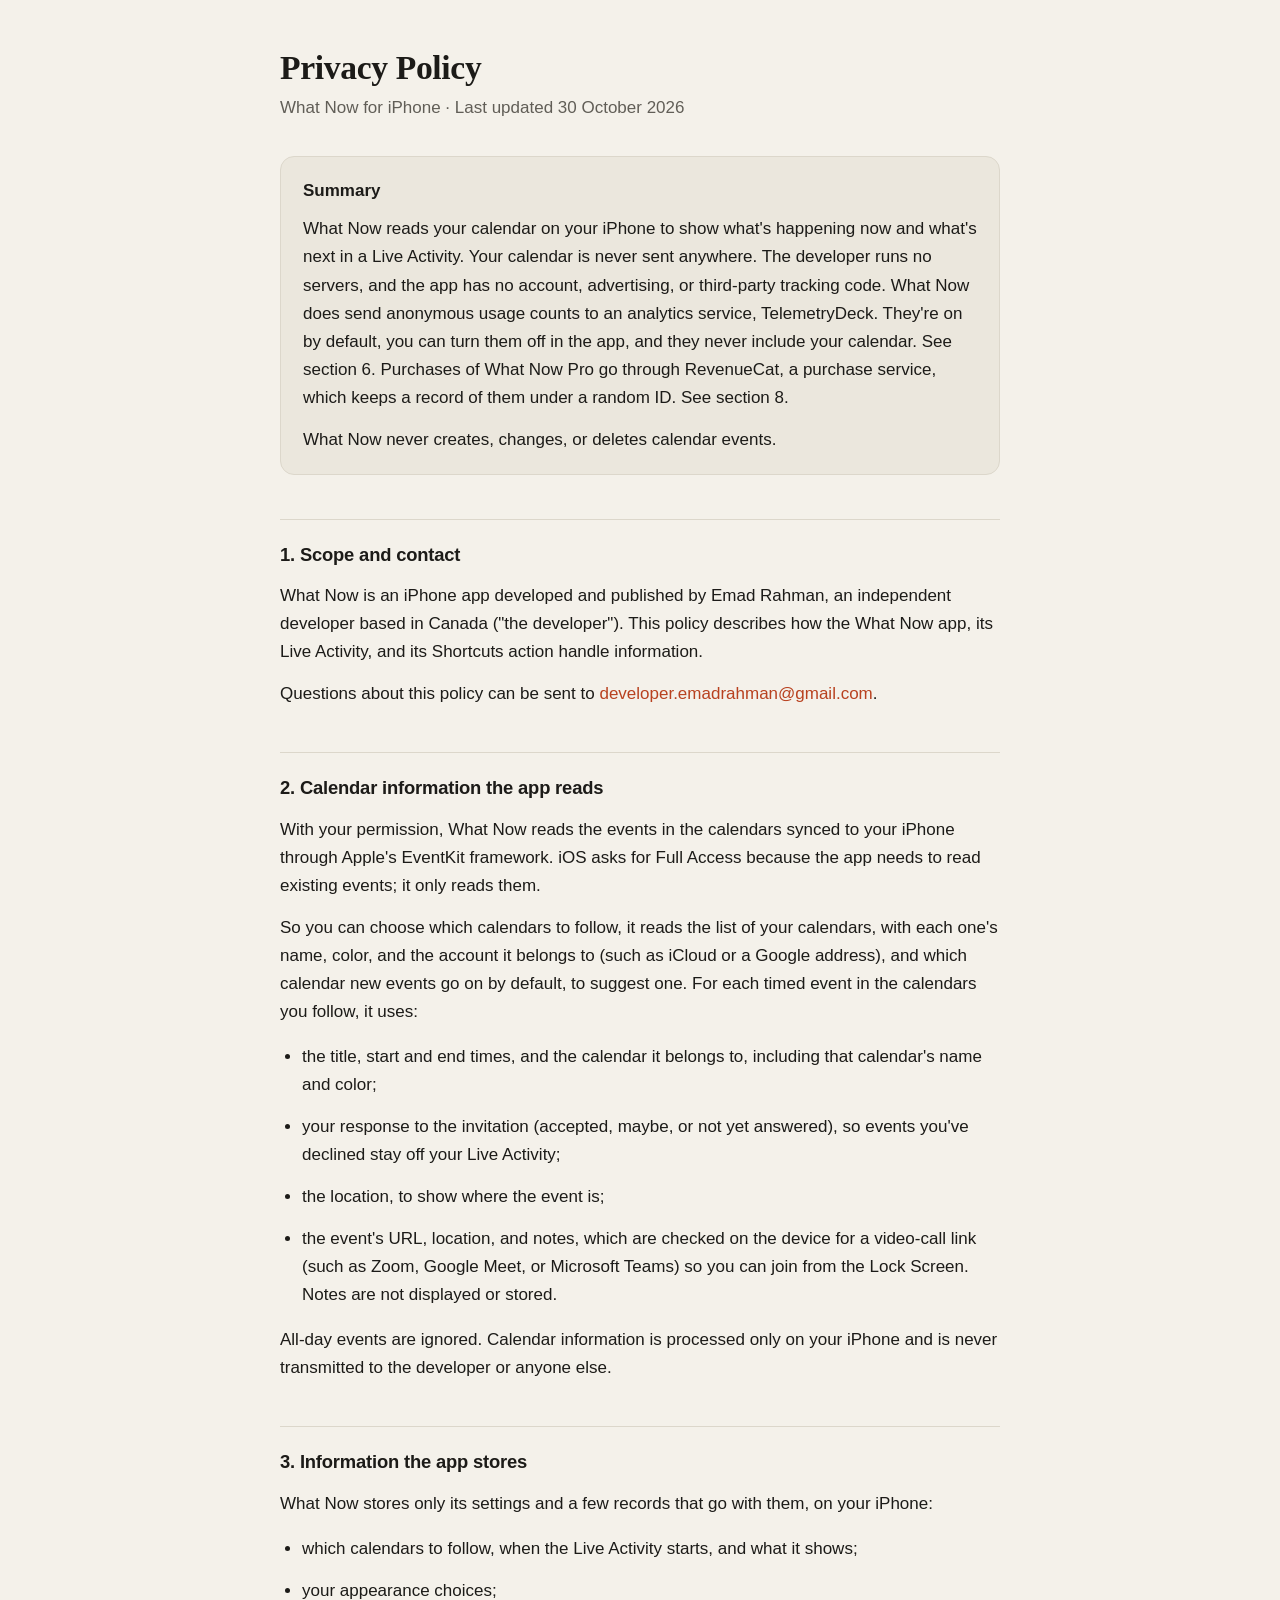
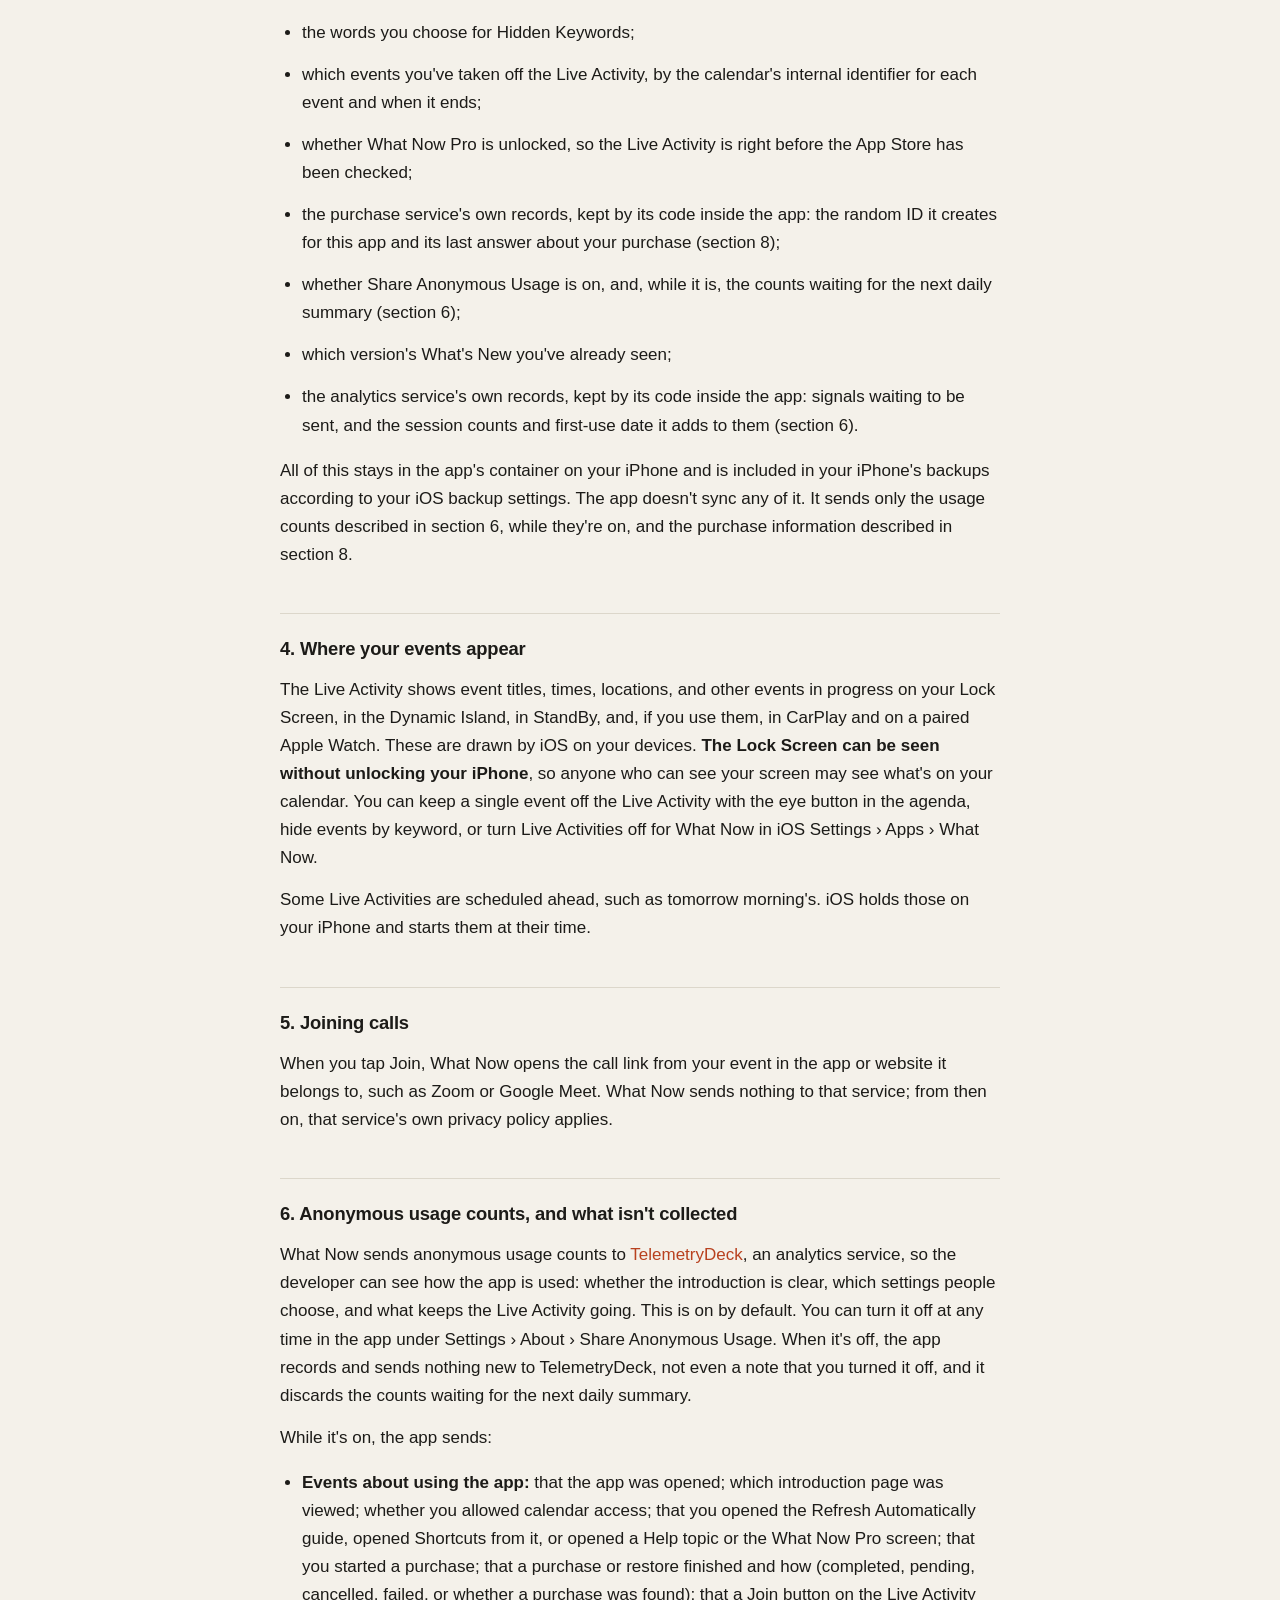
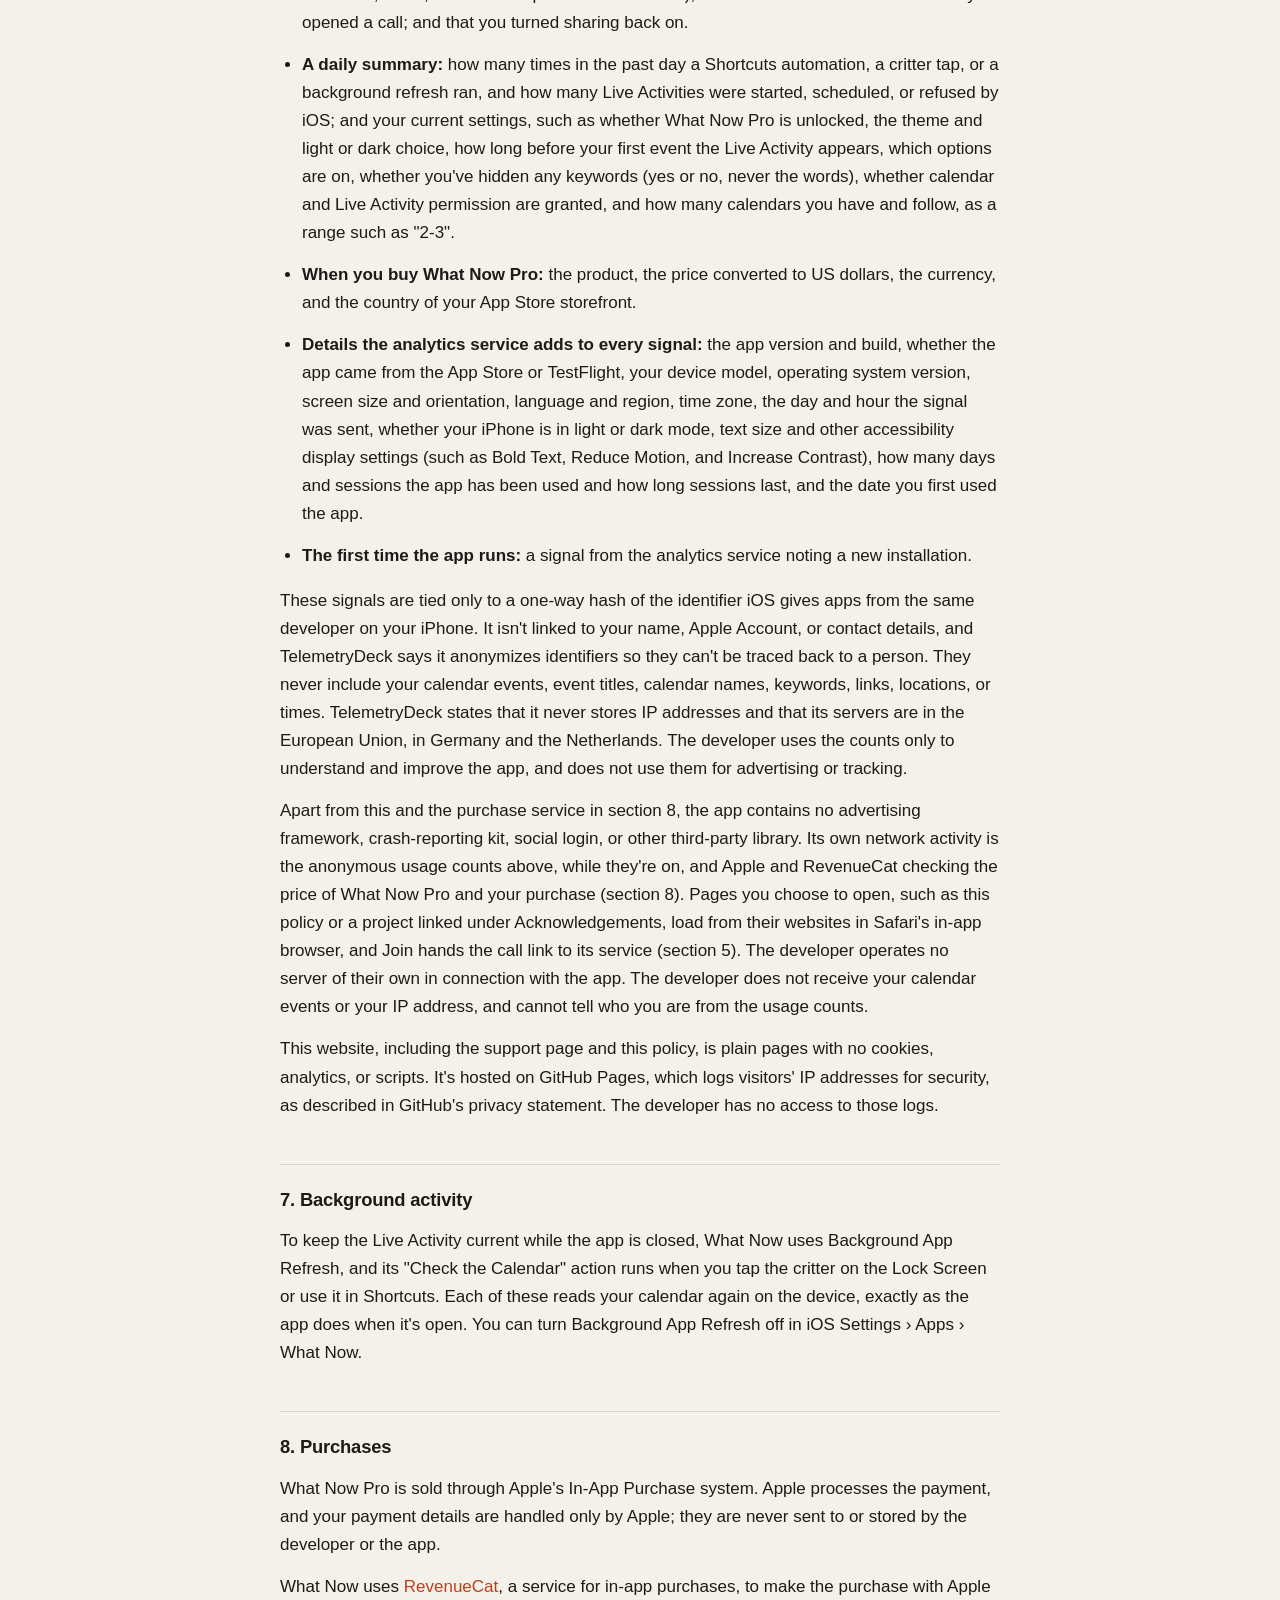
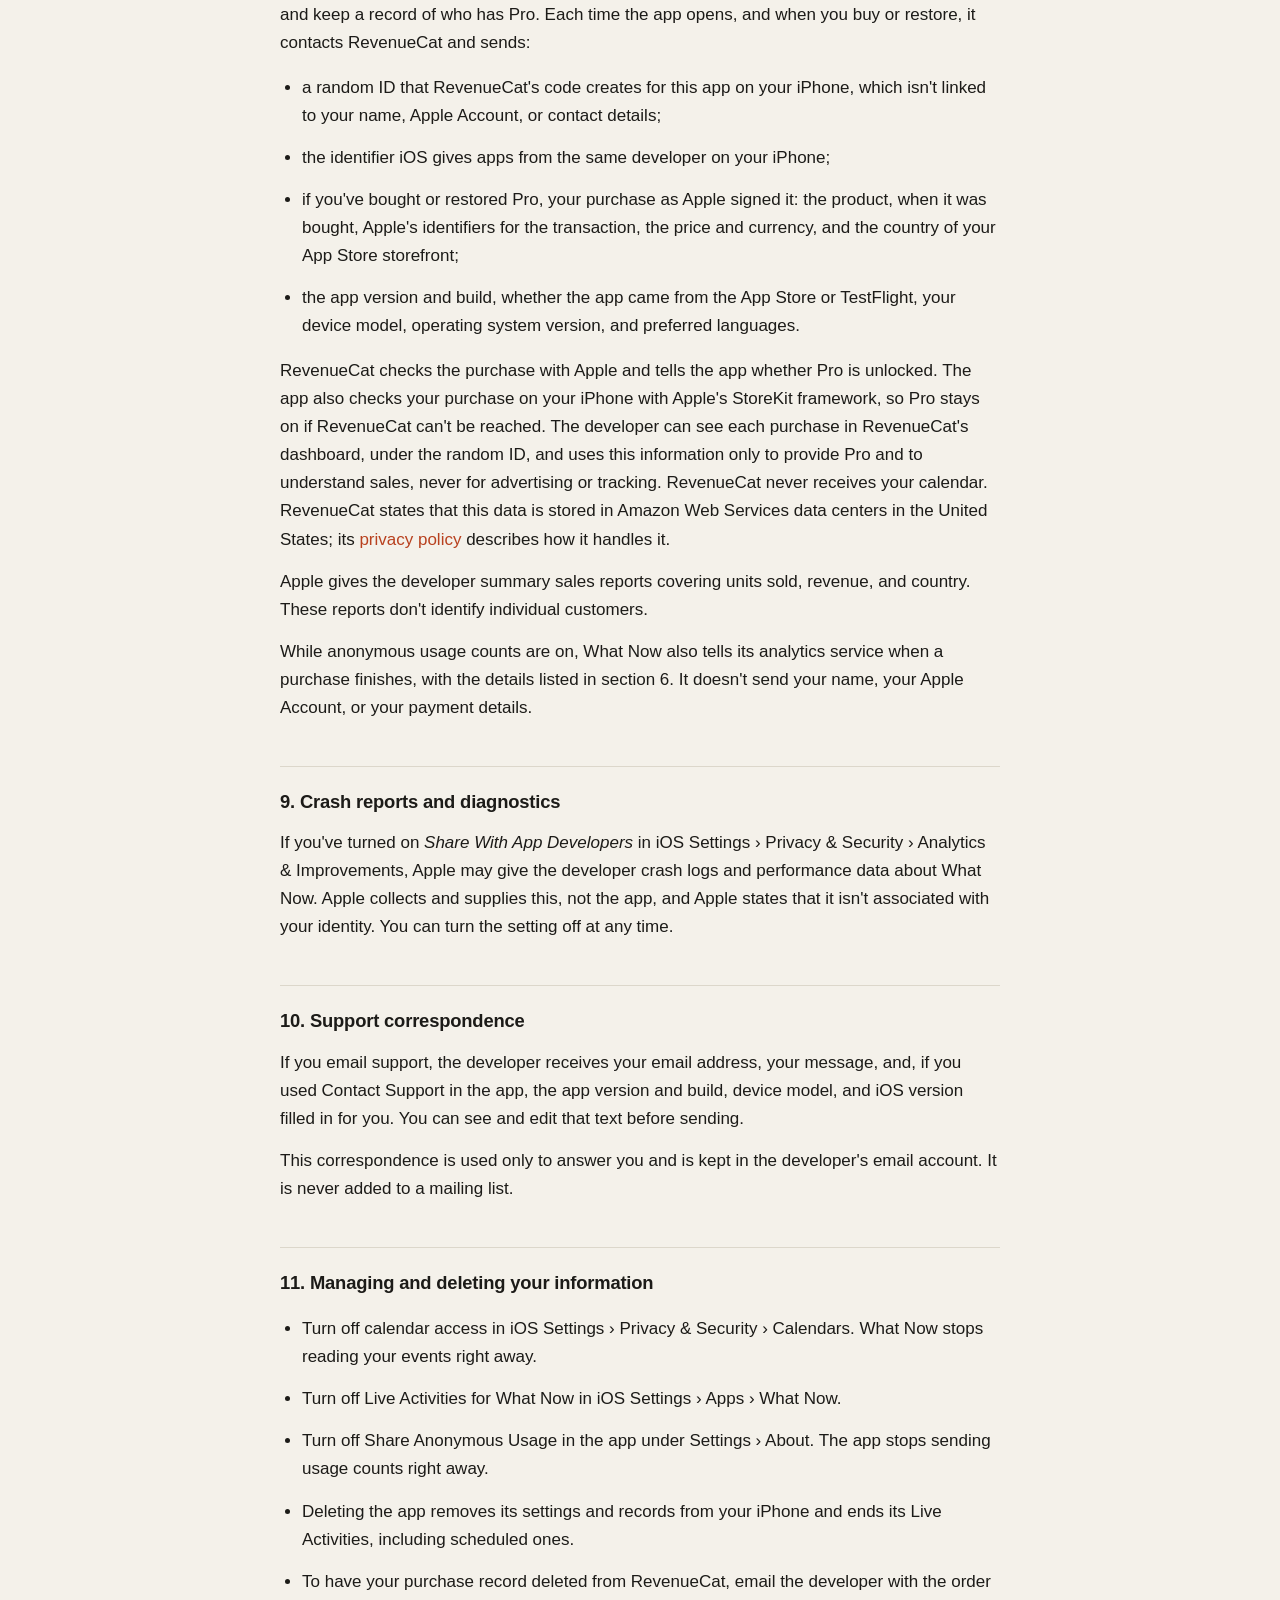
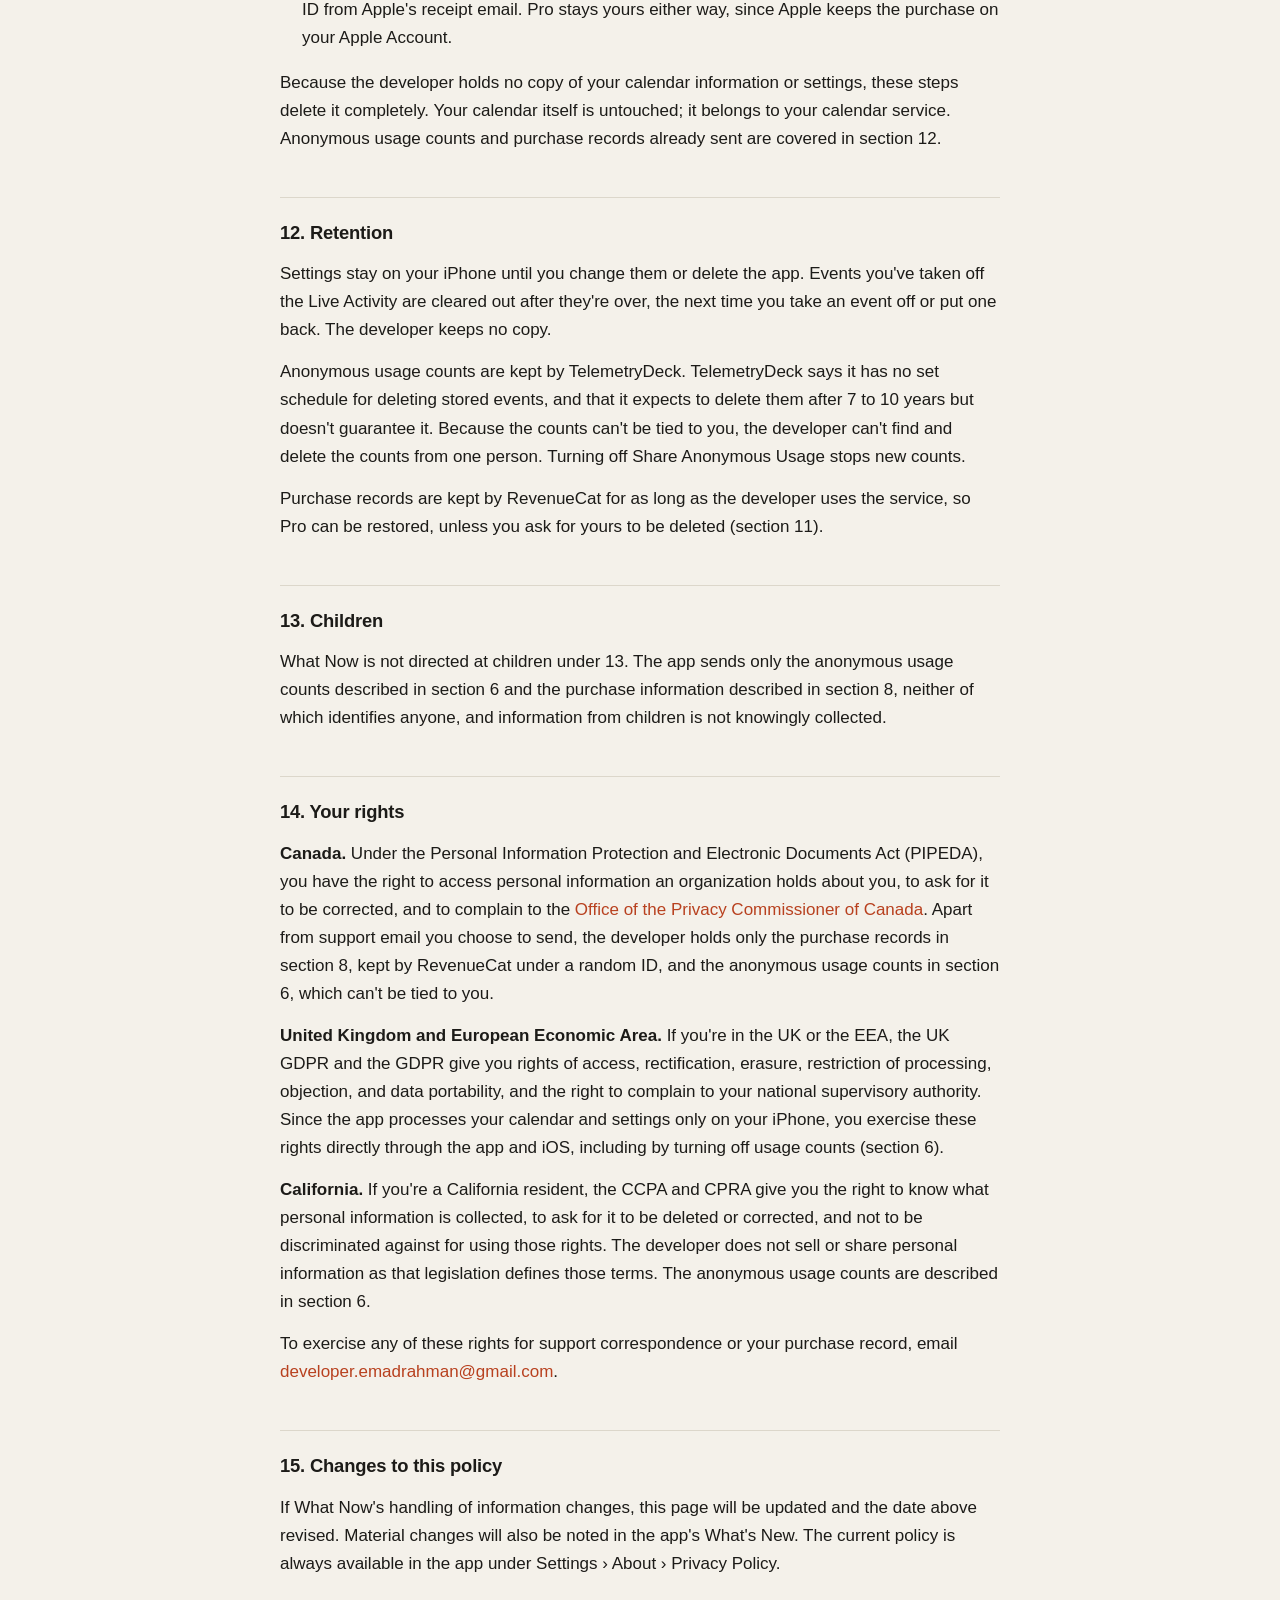
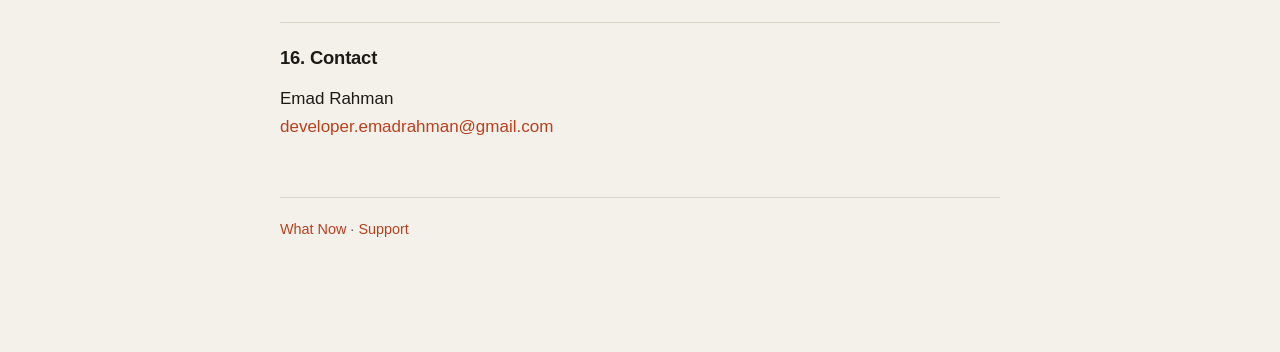
==== commit 3345dfac: "Privacy policy: purchases through RevenueCat, calendar list, stored records. Support: Pro and Live A" ====
--- a/privacy.html
+++ b/privacy.html
@@ -10,11 +10,11 @@
 <main>
 
 <h1>Privacy Policy</h1>
-<p class="updated">What Now for iPhone · Last updated 16 October 2026</p>
+<p class="updated">What Now for iPhone · Last updated 30 October 2026</p>
 
 <div class="box">
   <strong>Summary</strong>
-  <p>What Now reads your calendar on your iPhone to show what's happening now and what's next in a Live Activity. Your calendar is never sent anywhere. The developer runs no servers, and the app has no account, advertising, or third-party tracking code. What Now does send anonymous usage counts to an analytics service, TelemetryDeck. They're on by default, you can turn them off in the app, and they never include your calendar. See section 6.</p>
+  <p>What Now reads your calendar on your iPhone to show what's happening now and what's next in a Live Activity. Your calendar is never sent anywhere. The developer runs no servers, and the app has no account, advertising, or third-party tracking code. What Now does send anonymous usage counts to an analytics service, TelemetryDeck. They're on by default, you can turn them off in the app, and they never include your calendar. See section 6. Purchases of What Now Pro go through RevenueCat, a purchase service, which keeps a record of them under a random ID. See section 8.</p>
   <p>What Now never creates, changes, or deletes calendar events.</p>
 </div>
 
@@ -23,7 +23,8 @@
 <p>Questions about this policy can be sent to <a href="mailto:developer.emadrahman@gmail.com">developer.emadrahman@gmail.com</a>.</p>
 
 <h2>2. Calendar information the app reads</h2>
-<p>With your permission, What Now reads the events in the calendars synced to your iPhone through Apple's EventKit framework. iOS asks for Full Access because the app needs to read existing events; it only reads them. For each timed event it uses:</p>
+<p>With your permission, What Now reads the events in the calendars synced to your iPhone through Apple's EventKit framework. iOS asks for Full Access because the app needs to read existing events; it only reads them.</p>
+<p>So you can choose which calendars to follow, it reads the list of your calendars, with each one's name, color, and the account it belongs to (such as iCloud or a Google address), and which calendar new events go on by default, to suggest one. For each timed event in the calendars you follow, it uses:</p>
 <ul>
   <li>the title, start and end times, and the calendar it belongs to, including that calendar's name and color;</li>
   <li>your response to the invitation (accepted, maybe, or not yet answered), so events you've declined stay off your Live Activity;</li>
@@ -33,16 +34,19 @@
 <p>All-day events are ignored. Calendar information is processed only on your iPhone and is never transmitted to the developer or anyone else.</p>
 
 <h2>3. Information the app stores</h2>
-<p>What Now stores only its settings, on your iPhone:</p>
+<p>What Now stores only its settings and a few records that go with them, on your iPhone:</p>
 <ul>
   <li>which calendars to follow, when the Live Activity starts, and what it shows;</li>
   <li>your appearance choices;</li>
   <li>the words you choose for Hidden Keywords;</li>
   <li>which events you've taken off the Live Activity, by the calendar's internal identifier for each event and when it ends;</li>
   <li>whether What Now Pro is unlocked, so the Live Activity is right before the App Store has been checked;</li>
-  <li>whether Share Anonymous Usage is on, and, while it is, the counts waiting for the next daily summary (section 6).</li>
+  <li>the purchase service's own records, kept by its code inside the app: the random ID it creates for this app and its last answer about your purchase (section 8);</li>
+  <li>whether Share Anonymous Usage is on, and, while it is, the counts waiting for the next daily summary (section 6);</li>
+  <li>which version's What's New you've already seen;</li>
+  <li>the analytics service's own records, kept by its code inside the app: signals waiting to be sent, and the session counts and first-use date it adds to them (section 6).</li>
 </ul>
-<p>These settings stay in the app's container on your iPhone. They're included in your iPhone's backups according to your iOS backup settings, and they're not synced or sent anywhere by the app.</p>
+<p>All of this stays in the app's container on your iPhone and is included in your iPhone's backups according to your iOS backup settings. The app doesn't sync any of it. It sends only the usage counts described in section 6, while they're on, and the purchase information described in section 8.</p>
 
 <h2>4. Where your events appear</h2>
 <p>The Live Activity shows event titles, times, locations, and other events in progress on your Lock Screen, in the Dynamic Island, in StandBy, and, if you use them, in CarPlay and on a paired Apple Watch. These are drawn by iOS on your devices. <strong>The Lock Screen can be seen without unlocking your iPhone</strong>, so anyone who can see your screen may see what's on your calendar. You can keep a single event off the Live Activity with the eye button in the agenda, hide events by keyword, or turn Live Activities off for What Now in iOS Settings › Apps › What Now.</p>
@@ -52,23 +56,32 @@
 <p>When you tap Join, What Now opens the call link from your event in the app or website it belongs to, such as Zoom or Google Meet. What Now sends nothing to that service; from then on, that service's own privacy policy applies.</p>
 
 <h2>6. Anonymous usage counts, and what isn't collected</h2>
-<p>What Now sends anonymous usage counts to <a href="https://telemetrydeck.com">TelemetryDeck</a>, an analytics service, so the developer can see how the app is used: whether the introduction is clear, which settings people choose, and what keeps the Live Activity going. This is on by default. You can turn it off at any time in the app under Settings › About › Share Anonymous Usage. When it's off, the app sends nothing to TelemetryDeck, not even a note that you turned it off, and it discards counts it hadn't yet sent.</p>
+<p>What Now sends anonymous usage counts to <a href="https://telemetrydeck.com">TelemetryDeck</a>, an analytics service, so the developer can see how the app is used: whether the introduction is clear, which settings people choose, and what keeps the Live Activity going. This is on by default. You can turn it off at any time in the app under Settings › About › Share Anonymous Usage. When it's off, the app records and sends nothing new to TelemetryDeck, not even a note that you turned it off, and it discards the counts waiting for the next daily summary.</p>
 <p>While it's on, the app sends:</p>
 <ul>
-  <li><strong>Events about using the app:</strong> that the app was opened; which introduction page was viewed; whether you allowed calendar access; that you opened the Refresh Automatically guide, opened Shortcuts from it, or opened a Help topic or the What Now Pro screen; that you started a purchase; that a purchase or restore finished and how (completed, pending, cancelled, failed, or whether a purchase was found); that a Join button opened a call; and that you turned sharing back on.</li>
+  <li><strong>Events about using the app:</strong> that the app was opened; which introduction page was viewed; whether you allowed calendar access; that you opened the Refresh Automatically guide, opened Shortcuts from it, or opened a Help topic or the What Now Pro screen; that you started a purchase; that a purchase or restore finished and how (completed, pending, cancelled, failed, or whether a purchase was found); that a Join button on the Live Activity opened a call; and that you turned sharing back on.</li>
   <li><strong>A daily summary:</strong> how many times in the past day a Shortcuts automation, a critter tap, or a background refresh ran, and how many Live Activities were started, scheduled, or refused by iOS; and your current settings, such as whether What Now Pro is unlocked, the theme and light or dark choice, how long before your first event the Live Activity appears, which options are on, whether you've hidden any keywords (yes or no, never the words), whether calendar and Live Activity permission are granted, and how many calendars you have and follow, as a range such as "2-3".</li>
   <li><strong>When you buy What Now Pro:</strong> the product, the price converted to US dollars, the currency, and the country of your App Store storefront.</li>
   <li><strong>Details the analytics service adds to every signal:</strong> the app version and build, whether the app came from the App Store or TestFlight, your device model, operating system version, screen size and orientation, language and region, time zone, the day and hour the signal was sent, whether your iPhone is in light or dark mode, text size and other accessibility display settings (such as Bold Text, Reduce Motion, and Increase Contrast), how many days and sessions the app has been used and how long sessions last, and the date you first used the app.</li>
   <li><strong>The first time the app runs:</strong> a signal from the analytics service noting a new installation.</li>
 </ul>
 <p>These signals are tied only to a one-way hash of the identifier iOS gives apps from the same developer on your iPhone. It isn't linked to your name, Apple Account, or contact details, and TelemetryDeck says it anonymizes identifiers so they can't be traced back to a person. They never include your calendar events, event titles, calendar names, keywords, links, locations, or times. TelemetryDeck states that it never stores IP addresses and that its servers are in the European Union, in Germany and the Netherlands. The developer uses the counts only to understand and improve the app, and does not use them for advertising or tracking.</p>
-<p>Apart from this, the app contains no advertising framework, crash-reporting kit, social login, or other third-party library. Its only network activity is the anonymous usage counts above, while they're on, and Apple's App Store checking your purchase, described below. The developer operates no server of their own in connection with the app. The developer does not receive your calendar events or your IP address, and cannot tell who you are from the usage counts.</p>
+<p>Apart from this and the purchase service in section 8, the app contains no advertising framework, crash-reporting kit, social login, or other third-party library. Its own network activity is the anonymous usage counts above, while they're on, and Apple and RevenueCat checking the price of What Now Pro and your purchase (section 8). Pages you choose to open, such as this policy or a project linked under Acknowledgements, load from their websites in Safari's in-app browser, and Join hands the call link to its service (section 5). The developer operates no server of their own in connection with the app. The developer does not receive your calendar events or your IP address, and cannot tell who you are from the usage counts.</p>
+<p>This website, including the support page and this policy, is plain pages with no cookies, analytics, or scripts. It's hosted on GitHub Pages, which logs visitors' IP addresses for security, as described in GitHub's privacy statement. The developer has no access to those logs.</p>
 
 <h2>7. Background activity</h2>
 <p>To keep the Live Activity current while the app is closed, What Now uses Background App Refresh, and its "Check the Calendar" action runs when you tap the critter on the Lock Screen or use it in Shortcuts. Each of these reads your calendar again on the device, exactly as the app does when it's open. You can turn Background App Refresh off in iOS Settings › Apps › What Now.</p>
 
 <h2>8. Purchases</h2>
-<p>What Now Pro is sold through Apple's In-App Purchase system. Apple processes the payment, and your payment details are handled only by Apple; they are never sent to or stored by the developer or the app. Your purchase is checked on your iPhone with Apple's StoreKit framework.</p>
+<p>What Now Pro is sold through Apple's In-App Purchase system. Apple processes the payment, and your payment details are handled only by Apple; they are never sent to or stored by the developer or the app.</p>
+<p>What Now uses <a href="https://www.revenuecat.com">RevenueCat</a>, a service for in-app purchases, to make the purchase with Apple and keep a record of who has Pro. Each time the app opens, and when you buy or restore, it contacts RevenueCat and sends:</p>
+<ul>
+  <li>a random ID that RevenueCat's code creates for this app on your iPhone, which isn't linked to your name, Apple Account, or contact details;</li>
+  <li>the identifier iOS gives apps from the same developer on your iPhone;</li>
+  <li>if you've bought or restored Pro, your purchase as Apple signed it: the product, when it was bought, Apple's identifiers for the transaction, the price and currency, and the country of your App Store storefront;</li>
+  <li>the app version and build, whether the app came from the App Store or TestFlight, your device model, operating system version, and preferred languages.</li>
+</ul>
+<p>RevenueCat checks the purchase with Apple and tells the app whether Pro is unlocked. The app also checks your purchase on your iPhone with Apple's StoreKit framework, so Pro stays on if RevenueCat can't be reached. The developer can see each purchase in RevenueCat's dashboard, under the random ID, and uses this information only to provide Pro and to understand sales, never for advertising or tracking. RevenueCat never receives your calendar. RevenueCat states that this data is stored in Amazon Web Services data centers in the United States; its <a href="https://www.revenuecat.com/privacy">privacy policy</a> describes how it handles it.</p>
 <p>Apple gives the developer summary sales reports covering units sold, revenue, and country. These reports don't identify individual customers.</p>
 <p>While anonymous usage counts are on, What Now also tells its analytics service when a purchase finishes, with the details listed in section 6. It doesn't send your name, your Apple Account, or your payment details.</p>
 
@@ -84,22 +97,24 @@
   <li>Turn off calendar access in iOS Settings › Privacy &amp; Security › Calendars. What Now stops reading your events right away.</li>
   <li>Turn off Live Activities for What Now in iOS Settings › Apps › What Now.</li>
   <li>Turn off Share Anonymous Usage in the app under Settings › About. The app stops sending usage counts right away.</li>
-  <li>Deleting the app removes its settings from your iPhone and ends its Live Activities.</li>
+  <li>Deleting the app removes its settings and records from your iPhone and ends its Live Activities, including scheduled ones.</li>
+  <li>To have your purchase record deleted from RevenueCat, email the developer with the order ID from Apple's receipt email. Pro stays yours either way, since Apple keeps the purchase on your Apple Account.</li>
 </ul>
-<p>Because the developer holds no copy of your calendar information or settings, these steps delete it completely. Your calendar itself is untouched; it belongs to your calendar service. Anonymous usage counts already sent are covered in section 12.</p>
+<p>Because the developer holds no copy of your calendar information or settings, these steps delete it completely. Your calendar itself is untouched; it belongs to your calendar service. Anonymous usage counts and purchase records already sent are covered in section 12.</p>
 
 <h2>12. Retention</h2>
 <p>Settings stay on your iPhone until you change them or delete the app. Events you've taken off the Live Activity are cleared out after they're over, the next time you take an event off or put one back. The developer keeps no copy.</p>
 <p>Anonymous usage counts are kept by TelemetryDeck. TelemetryDeck says it has no set schedule for deleting stored events, and that it expects to delete them after 7 to 10 years but doesn't guarantee it. Because the counts can't be tied to you, the developer can't find and delete the counts from one person. Turning off Share Anonymous Usage stops new counts.</p>
+<p>Purchase records are kept by RevenueCat for as long as the developer uses the service, so Pro can be restored, unless you ask for yours to be deleted (section 11).</p>
 
 <h2>13. Children</h2>
-<p>What Now is not directed at children under 13. The app sends only the anonymous usage counts described in section 6, which don't identify anyone, and information from children is not knowingly collected.</p>
+<p>What Now is not directed at children under 13. The app sends only the anonymous usage counts described in section 6 and the purchase information described in section 8, neither of which identifies anyone, and information from children is not knowingly collected.</p>
 
 <h2>14. Your rights</h2>
-<p><strong>Canada.</strong> Under the Personal Information Protection and Electronic Documents Act (PIPEDA), you have the right to access personal information an organization holds about you, to ask for it to be corrected, and to complain to the <a href="https://www.priv.gc.ca/">Office of the Privacy Commissioner of Canada</a>. The only personal information the developer holds is support email you choose to send; the anonymous usage counts in section 6 can't be tied to you.</p>
+<p><strong>Canada.</strong> Under the Personal Information Protection and Electronic Documents Act (PIPEDA), you have the right to access personal information an organization holds about you, to ask for it to be corrected, and to complain to the <a href="https://www.priv.gc.ca/">Office of the Privacy Commissioner of Canada</a>. Apart from support email you choose to send, the developer holds only the purchase records in section 8, kept by RevenueCat under a random ID, and the anonymous usage counts in section 6, which can't be tied to you.</p>
 <p><strong>United Kingdom and European Economic Area.</strong> If you're in the UK or the EEA, the UK GDPR and the GDPR give you rights of access, rectification, erasure, restriction of processing, objection, and data portability, and the right to complain to your national supervisory authority. Since the app processes your calendar and settings only on your iPhone, you exercise these rights directly through the app and iOS, including by turning off usage counts (section 6).</p>
 <p><strong>California.</strong> If you're a California resident, the CCPA and CPRA give you the right to know what personal information is collected, to ask for it to be deleted or corrected, and not to be discriminated against for using those rights. The developer does not sell or share personal information as that legislation defines those terms. The anonymous usage counts are described in section 6.</p>
-<p>To exercise any of these rights for support correspondence, email <a href="mailto:developer.emadrahman@gmail.com">developer.emadrahman@gmail.com</a>.</p>
+<p>To exercise any of these rights for support correspondence or your purchase record, email <a href="mailto:developer.emadrahman@gmail.com">developer.emadrahman@gmail.com</a>.</p>
 
 <h2>15. Changes to this policy</h2>
 <p>If What Now's handling of information changes, this page will be updated and the date above revised. Material changes will also be noted in the app's What's New. The current policy is always available in the app under Settings › About › Privacy Policy.</p>
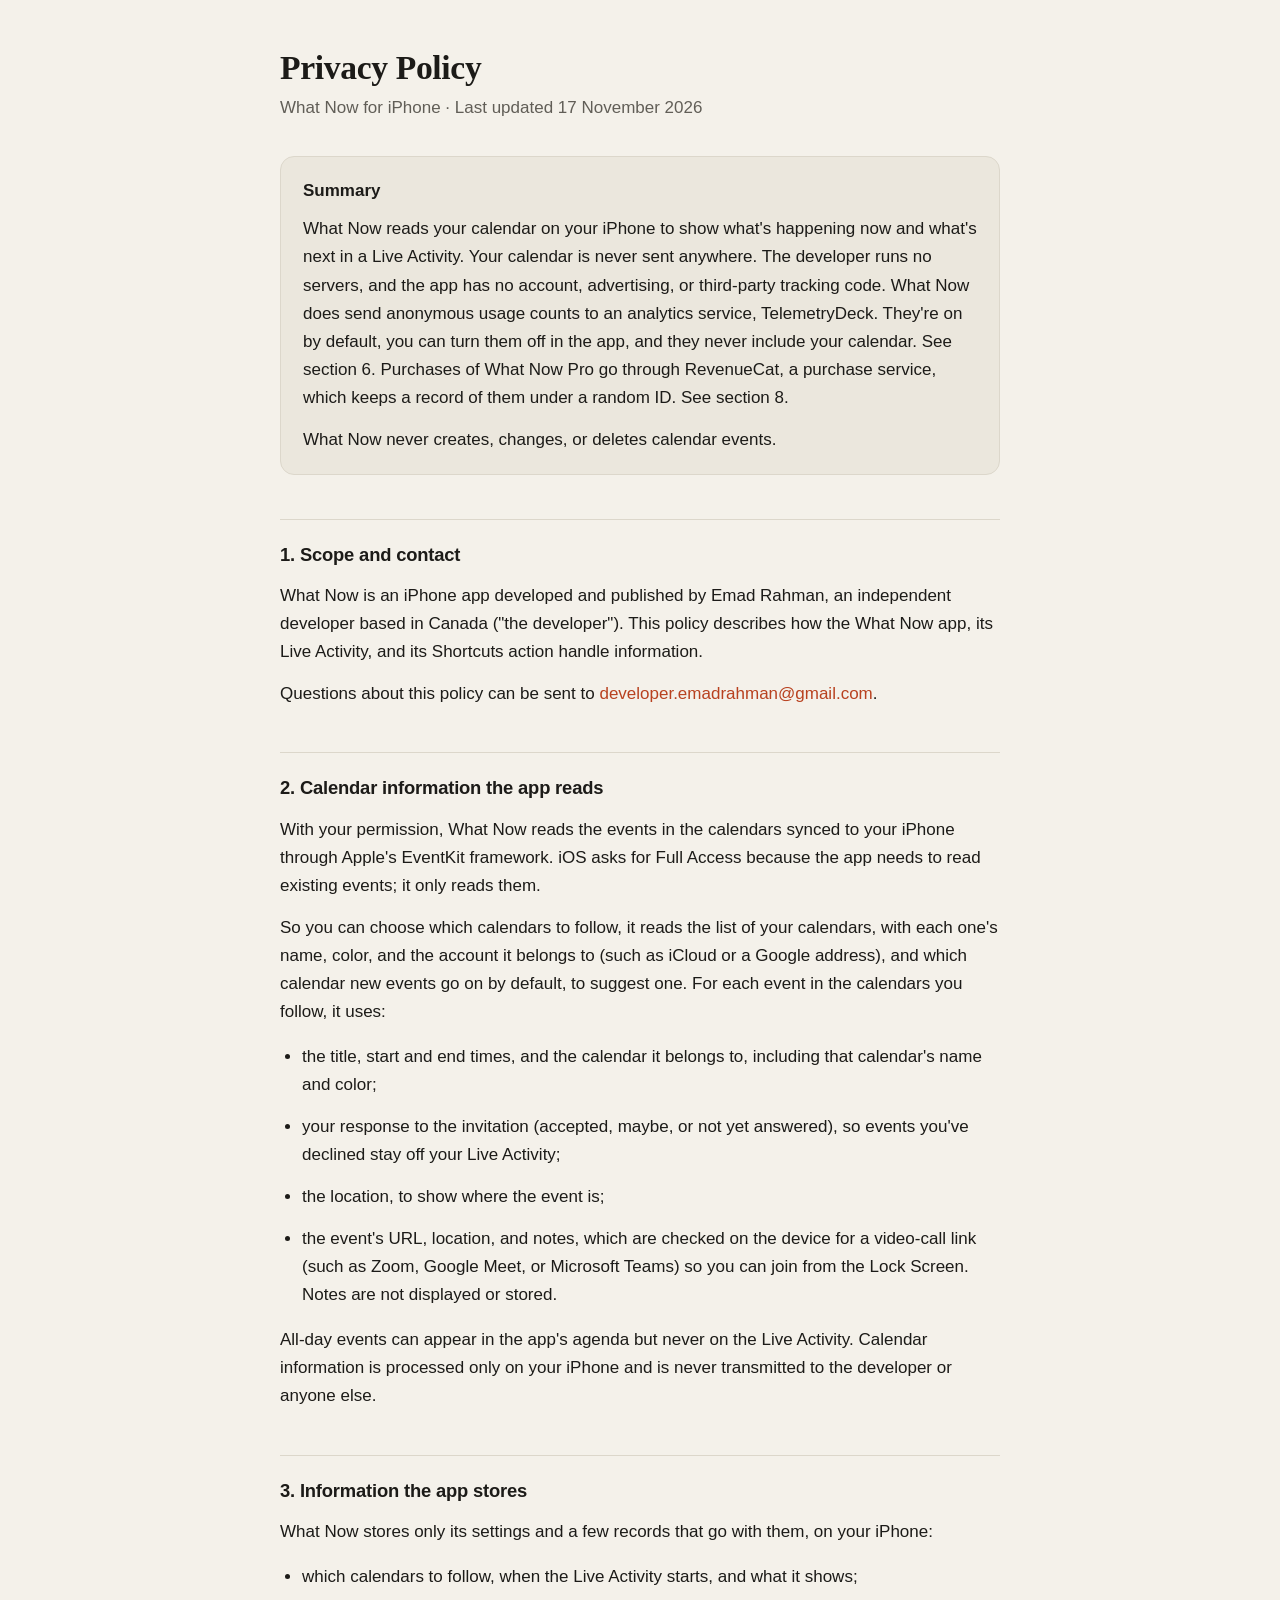
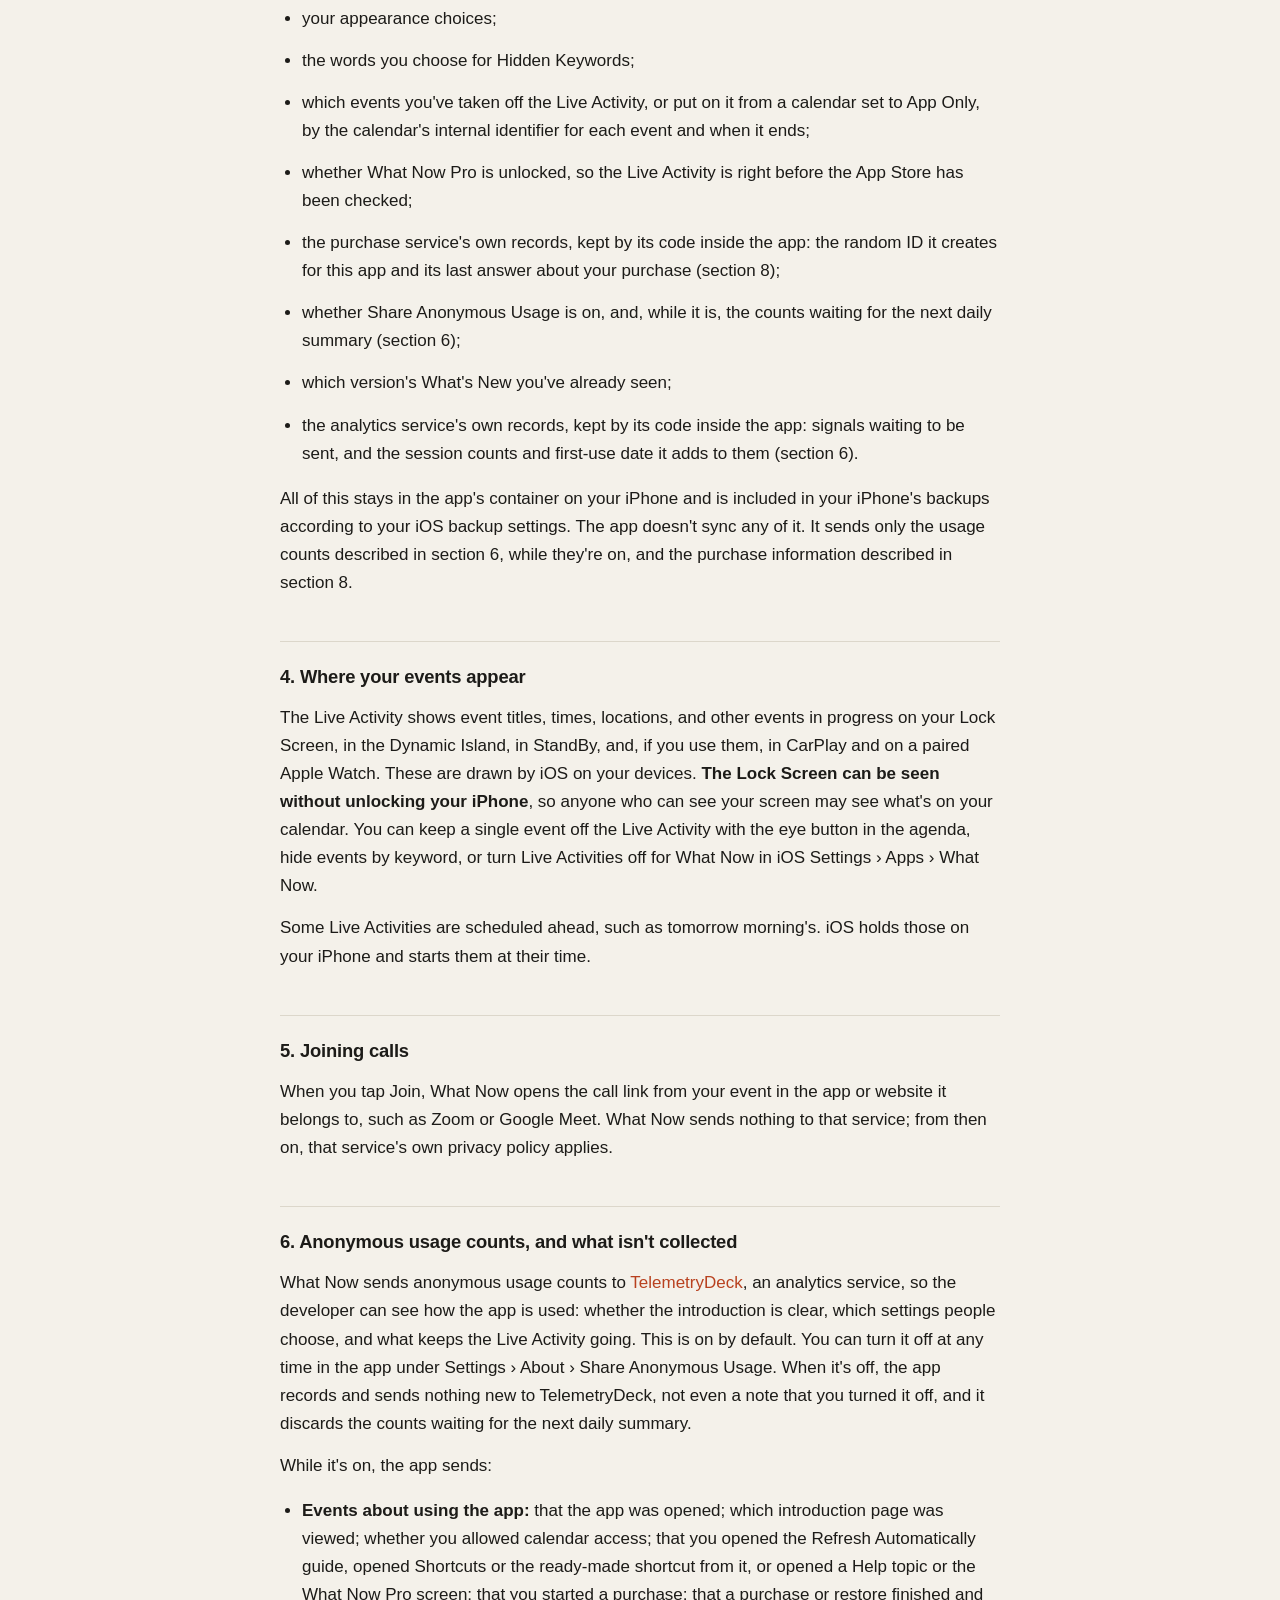
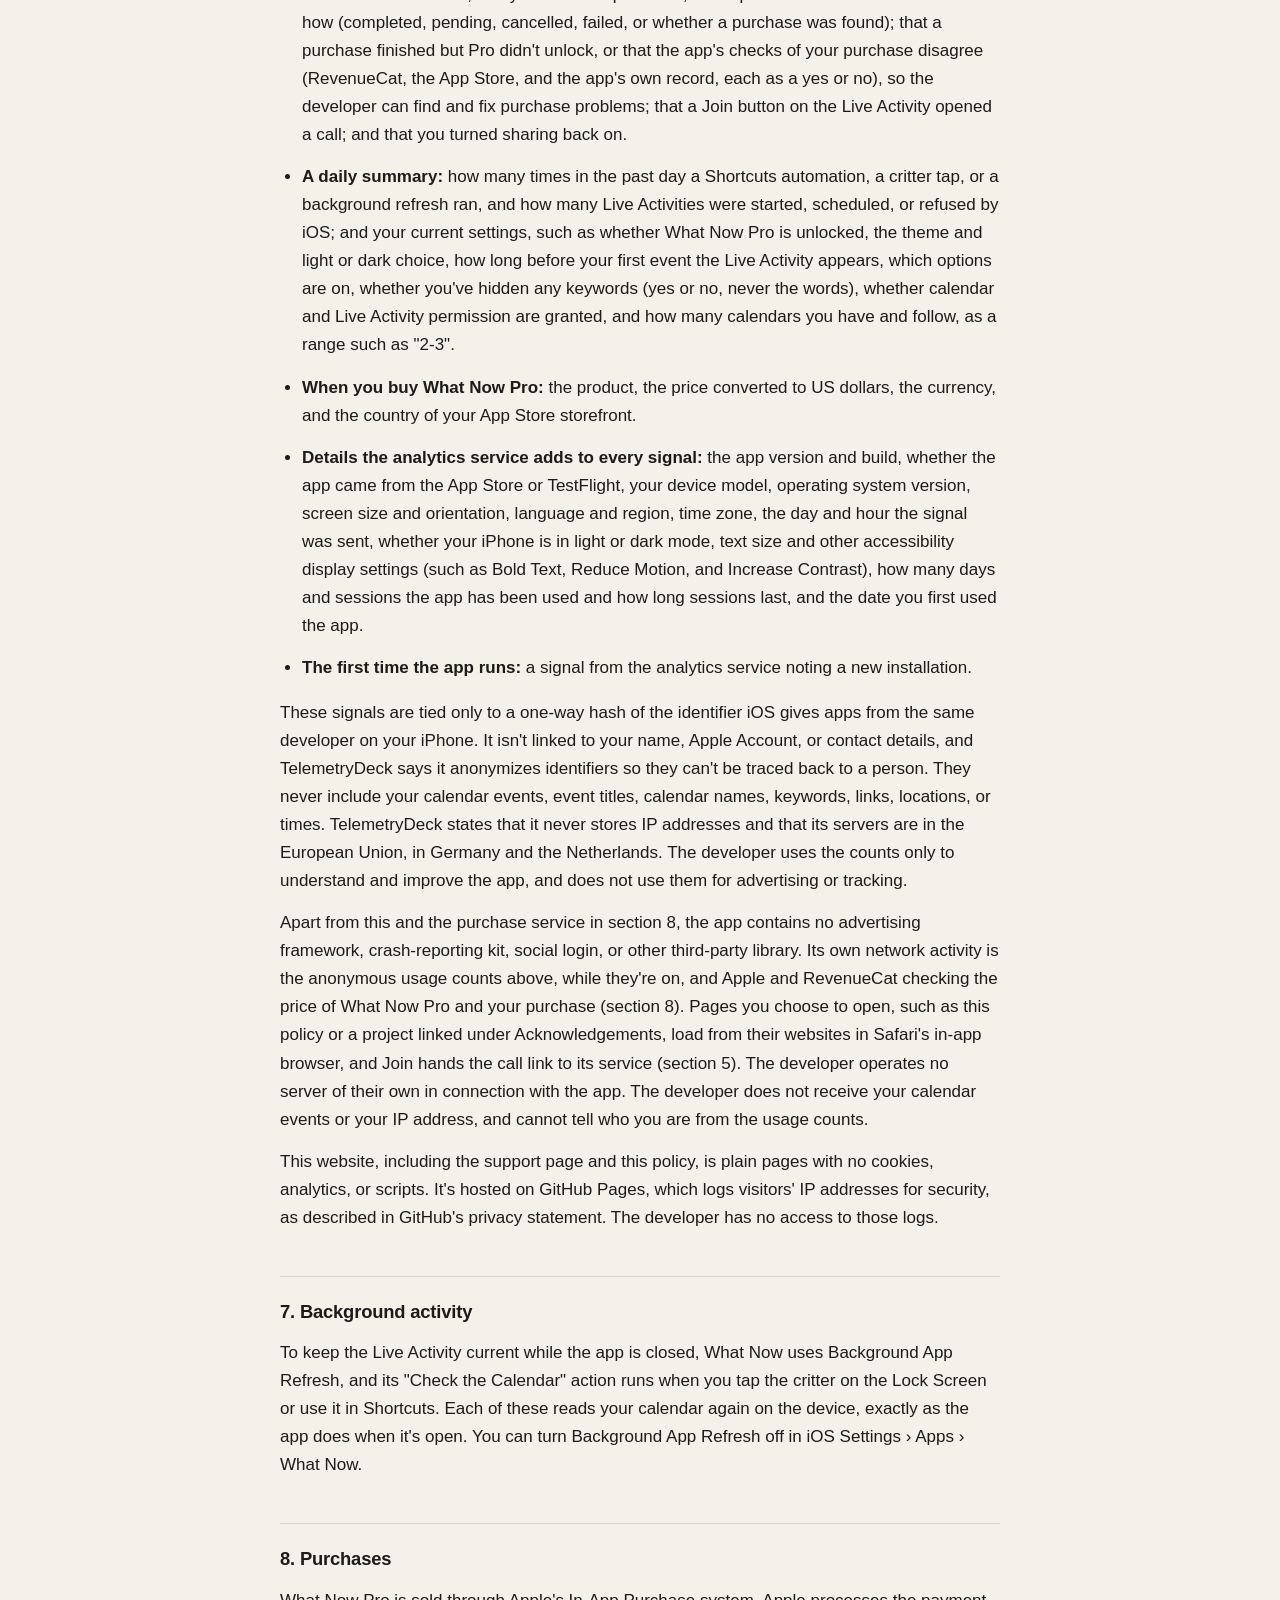
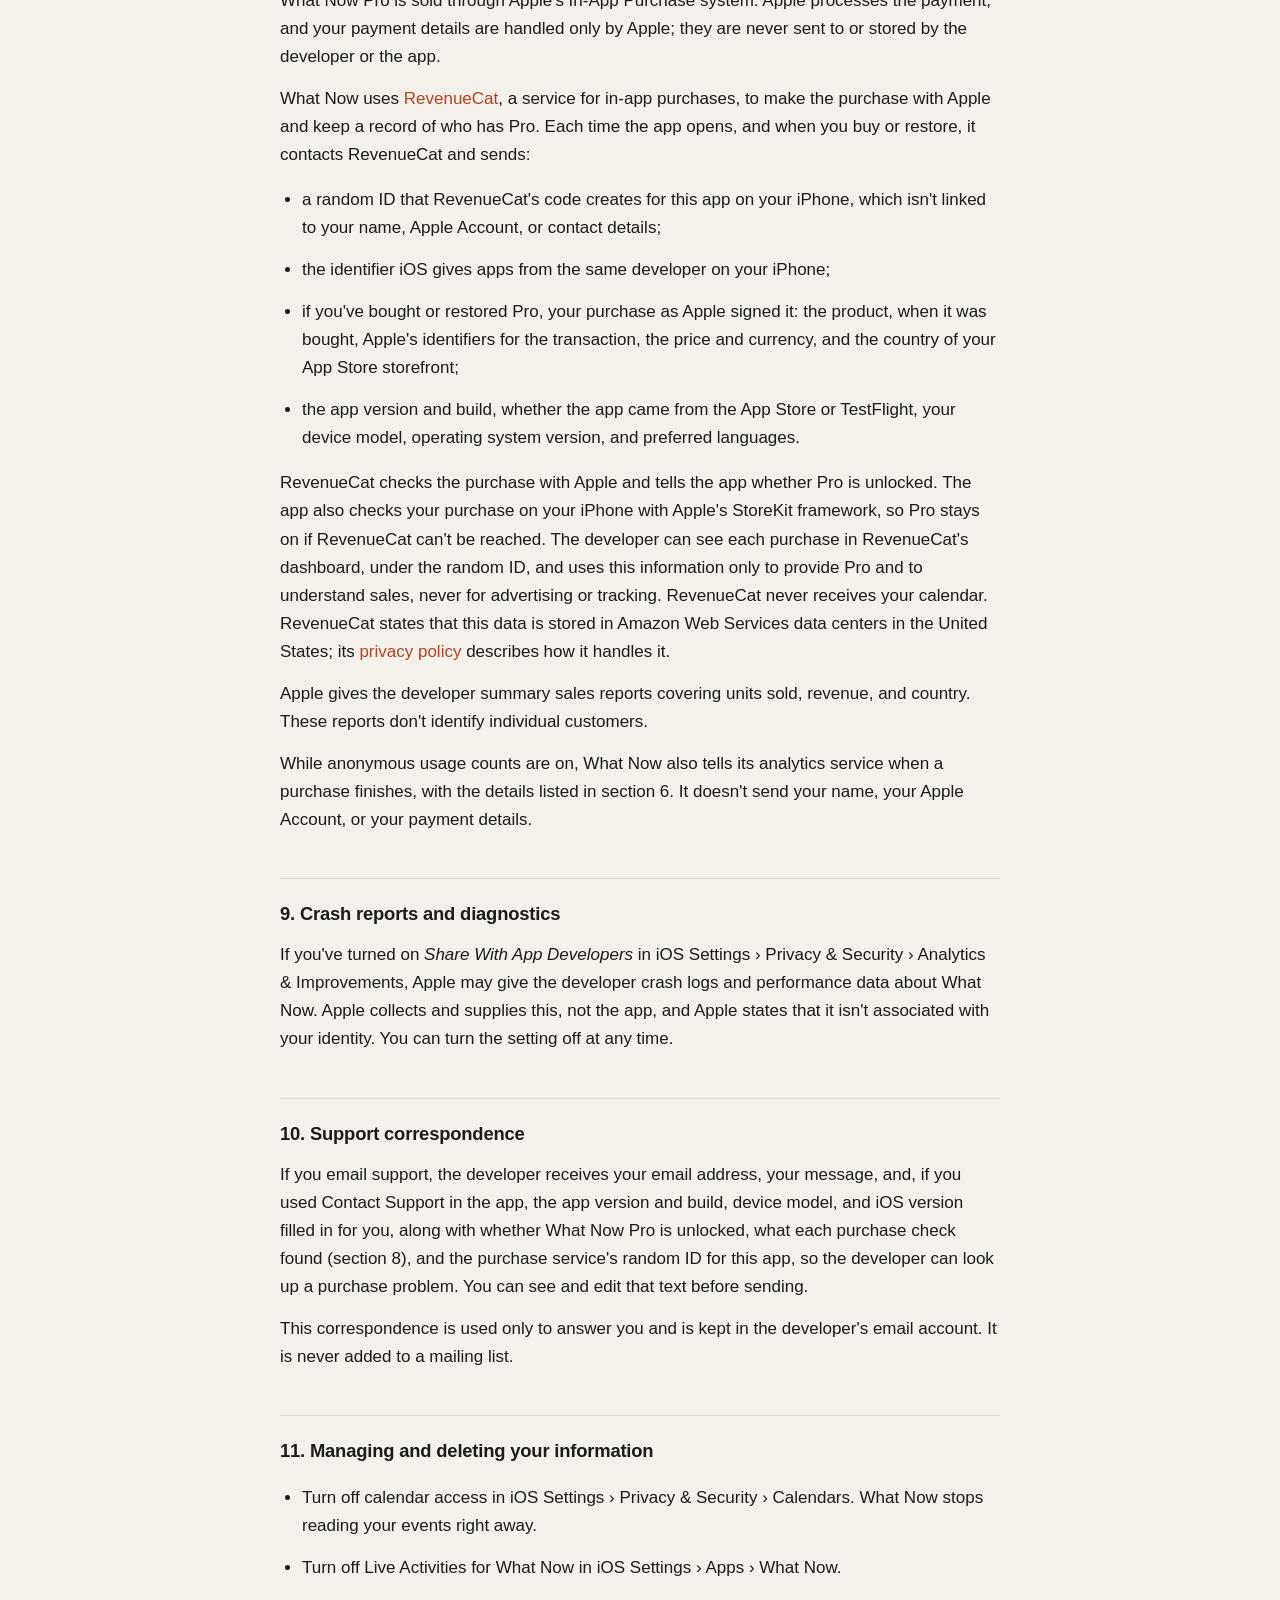
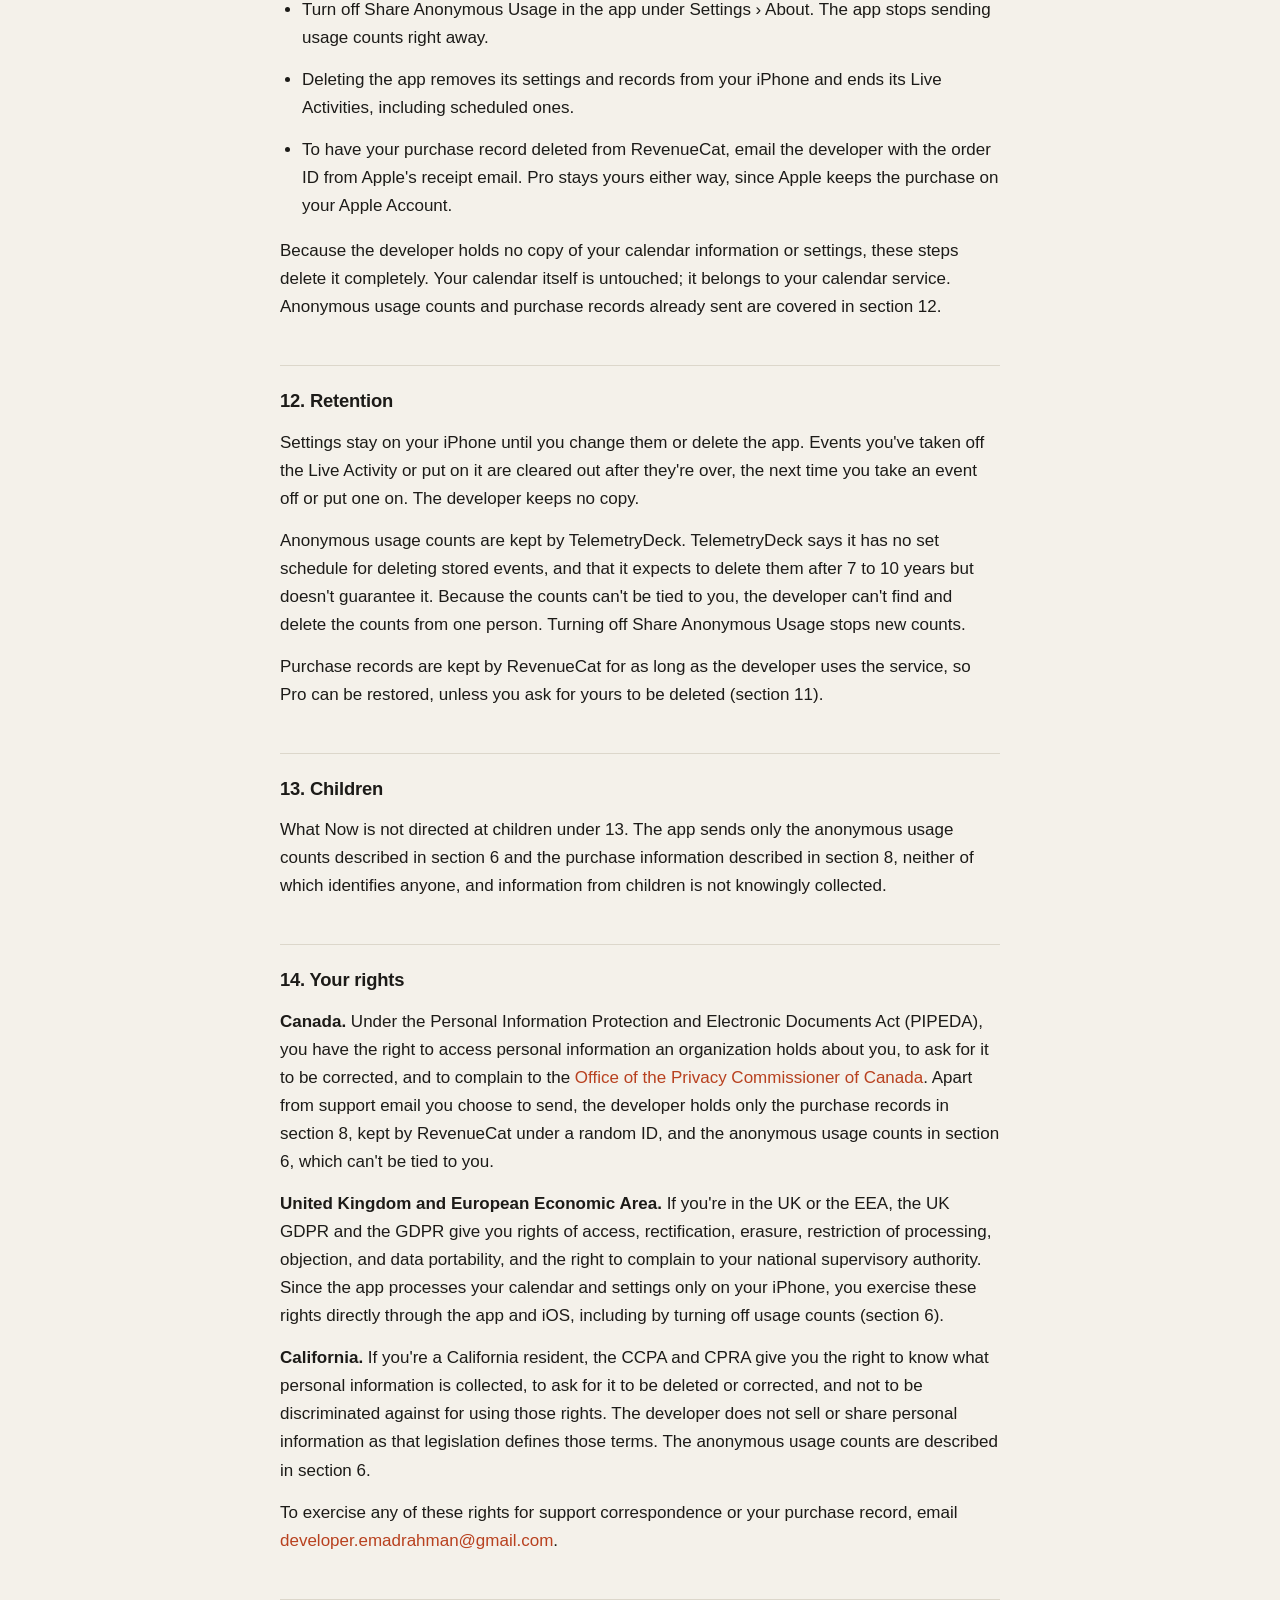
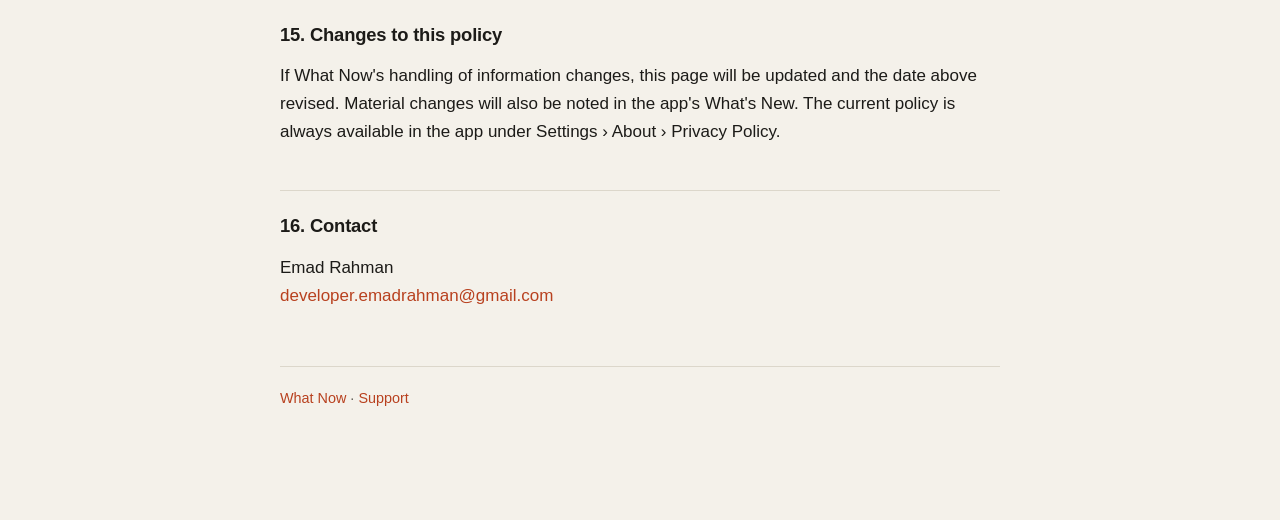
==== commit da9999be: "Privacy policy: Pro purchase checks in usage counts and support email, all-day and App Only events. " ====
--- a/privacy.html
+++ b/privacy.html
@@ -10,7 +10,7 @@
 <main>
 
 <h1>Privacy Policy</h1>
-<p class="updated">What Now for iPhone · Last updated 30 October 2026</p>
+<p class="updated">What Now for iPhone · Last updated 17 November 2026</p>
 
 <div class="box">
   <strong>Summary</strong>
@@ -24,14 +24,14 @@
 
 <h2>2. Calendar information the app reads</h2>
 <p>With your permission, What Now reads the events in the calendars synced to your iPhone through Apple's EventKit framework. iOS asks for Full Access because the app needs to read existing events; it only reads them.</p>
-<p>So you can choose which calendars to follow, it reads the list of your calendars, with each one's name, color, and the account it belongs to (such as iCloud or a Google address), and which calendar new events go on by default, to suggest one. For each timed event in the calendars you follow, it uses:</p>
+<p>So you can choose which calendars to follow, it reads the list of your calendars, with each one's name, color, and the account it belongs to (such as iCloud or a Google address), and which calendar new events go on by default, to suggest one. For each event in the calendars you follow, it uses:</p>
 <ul>
   <li>the title, start and end times, and the calendar it belongs to, including that calendar's name and color;</li>
   <li>your response to the invitation (accepted, maybe, or not yet answered), so events you've declined stay off your Live Activity;</li>
   <li>the location, to show where the event is;</li>
   <li>the event's URL, location, and notes, which are checked on the device for a video-call link (such as Zoom, Google Meet, or Microsoft Teams) so you can join from the Lock Screen. Notes are not displayed or stored.</li>
 </ul>
-<p>All-day events are ignored. Calendar information is processed only on your iPhone and is never transmitted to the developer or anyone else.</p>
+<p>All-day events can appear in the app's agenda but never on the Live Activity. Calendar information is processed only on your iPhone and is never transmitted to the developer or anyone else.</p>
 
 <h2>3. Information the app stores</h2>
 <p>What Now stores only its settings and a few records that go with them, on your iPhone:</p>
@@ -39,7 +39,7 @@
   <li>which calendars to follow, when the Live Activity starts, and what it shows;</li>
   <li>your appearance choices;</li>
   <li>the words you choose for Hidden Keywords;</li>
-  <li>which events you've taken off the Live Activity, by the calendar's internal identifier for each event and when it ends;</li>
+  <li>which events you've taken off the Live Activity, or put on it from a calendar set to App Only, by the calendar's internal identifier for each event and when it ends;</li>
   <li>whether What Now Pro is unlocked, so the Live Activity is right before the App Store has been checked;</li>
   <li>the purchase service's own records, kept by its code inside the app: the random ID it creates for this app and its last answer about your purchase (section 8);</li>
   <li>whether Share Anonymous Usage is on, and, while it is, the counts waiting for the next daily summary (section 6);</li>
@@ -59,7 +59,7 @@
 <p>What Now sends anonymous usage counts to <a href="https://telemetrydeck.com">TelemetryDeck</a>, an analytics service, so the developer can see how the app is used: whether the introduction is clear, which settings people choose, and what keeps the Live Activity going. This is on by default. You can turn it off at any time in the app under Settings › About › Share Anonymous Usage. When it's off, the app records and sends nothing new to TelemetryDeck, not even a note that you turned it off, and it discards the counts waiting for the next daily summary.</p>
 <p>While it's on, the app sends:</p>
 <ul>
-  <li><strong>Events about using the app:</strong> that the app was opened; which introduction page was viewed; whether you allowed calendar access; that you opened the Refresh Automatically guide, opened Shortcuts from it, or opened a Help topic or the What Now Pro screen; that you started a purchase; that a purchase or restore finished and how (completed, pending, cancelled, failed, or whether a purchase was found); that a Join button on the Live Activity opened a call; and that you turned sharing back on.</li>
+  <li><strong>Events about using the app:</strong> that the app was opened; which introduction page was viewed; whether you allowed calendar access; that you opened the Refresh Automatically guide, opened Shortcuts or the ready-made shortcut from it, or opened a Help topic or the What Now Pro screen; that you started a purchase; that a purchase or restore finished and how (completed, pending, cancelled, failed, or whether a purchase was found); that a purchase finished but Pro didn't unlock, or that the app's checks of your purchase disagree (RevenueCat, the App Store, and the app's own record, each as a yes or no), so the developer can find and fix purchase problems; that a Join button on the Live Activity opened a call; and that you turned sharing back on.</li>
   <li><strong>A daily summary:</strong> how many times in the past day a Shortcuts automation, a critter tap, or a background refresh ran, and how many Live Activities were started, scheduled, or refused by iOS; and your current settings, such as whether What Now Pro is unlocked, the theme and light or dark choice, how long before your first event the Live Activity appears, which options are on, whether you've hidden any keywords (yes or no, never the words), whether calendar and Live Activity permission are granted, and how many calendars you have and follow, as a range such as "2-3".</li>
   <li><strong>When you buy What Now Pro:</strong> the product, the price converted to US dollars, the currency, and the country of your App Store storefront.</li>
   <li><strong>Details the analytics service adds to every signal:</strong> the app version and build, whether the app came from the App Store or TestFlight, your device model, operating system version, screen size and orientation, language and region, time zone, the day and hour the signal was sent, whether your iPhone is in light or dark mode, text size and other accessibility display settings (such as Bold Text, Reduce Motion, and Increase Contrast), how many days and sessions the app has been used and how long sessions last, and the date you first used the app.</li>
@@ -89,7 +89,7 @@
 <p>If you've turned on <em>Share With App Developers</em> in iOS Settings › Privacy &amp; Security › Analytics &amp; Improvements, Apple may give the developer crash logs and performance data about What Now. Apple collects and supplies this, not the app, and Apple states that it isn't associated with your identity. You can turn the setting off at any time.</p>
 
 <h2>10. Support correspondence</h2>
-<p>If you email support, the developer receives your email address, your message, and, if you used Contact Support in the app, the app version and build, device model, and iOS version filled in for you. You can see and edit that text before sending.</p>
+<p>If you email support, the developer receives your email address, your message, and, if you used Contact Support in the app, the app version and build, device model, and iOS version filled in for you, along with whether What Now Pro is unlocked, what each purchase check found (section 8), and the purchase service's random ID for this app, so the developer can look up a purchase problem. You can see and edit that text before sending.</p>
 <p>This correspondence is used only to answer you and is kept in the developer's email account. It is never added to a mailing list.</p>
 
 <h2>11. Managing and deleting your information</h2>
@@ -103,7 +103,7 @@
 <p>Because the developer holds no copy of your calendar information or settings, these steps delete it completely. Your calendar itself is untouched; it belongs to your calendar service. Anonymous usage counts and purchase records already sent are covered in section 12.</p>
 
 <h2>12. Retention</h2>
-<p>Settings stay on your iPhone until you change them or delete the app. Events you've taken off the Live Activity are cleared out after they're over, the next time you take an event off or put one back. The developer keeps no copy.</p>
+<p>Settings stay on your iPhone until you change them or delete the app. Events you've taken off the Live Activity or put on it are cleared out after they're over, the next time you take an event off or put one on. The developer keeps no copy.</p>
 <p>Anonymous usage counts are kept by TelemetryDeck. TelemetryDeck says it has no set schedule for deleting stored events, and that it expects to delete them after 7 to 10 years but doesn't guarantee it. Because the counts can't be tied to you, the developer can't find and delete the counts from one person. Turning off Share Anonymous Usage stops new counts.</p>
 <p>Purchase records are kept by RevenueCat for as long as the developer uses the service, so Pro can be restored, unless you ask for yours to be deleted (section 11).</p>
 
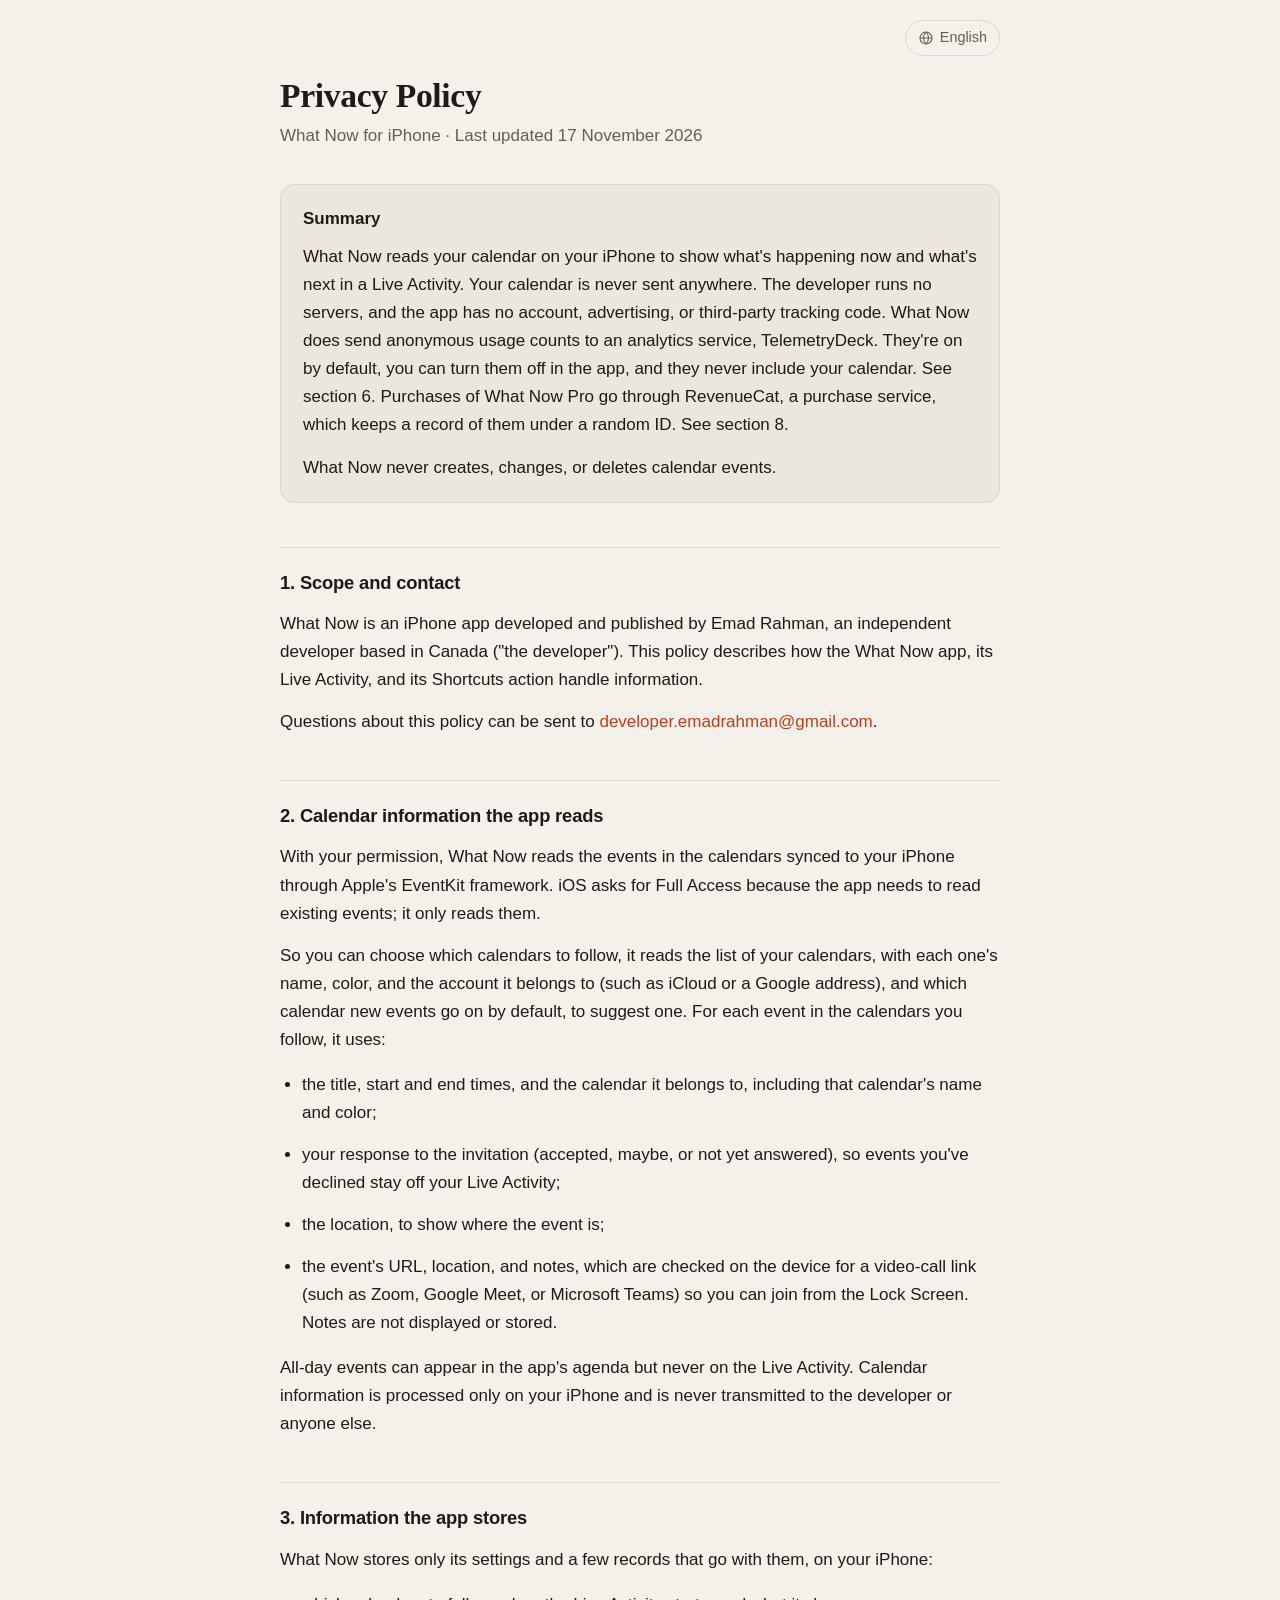
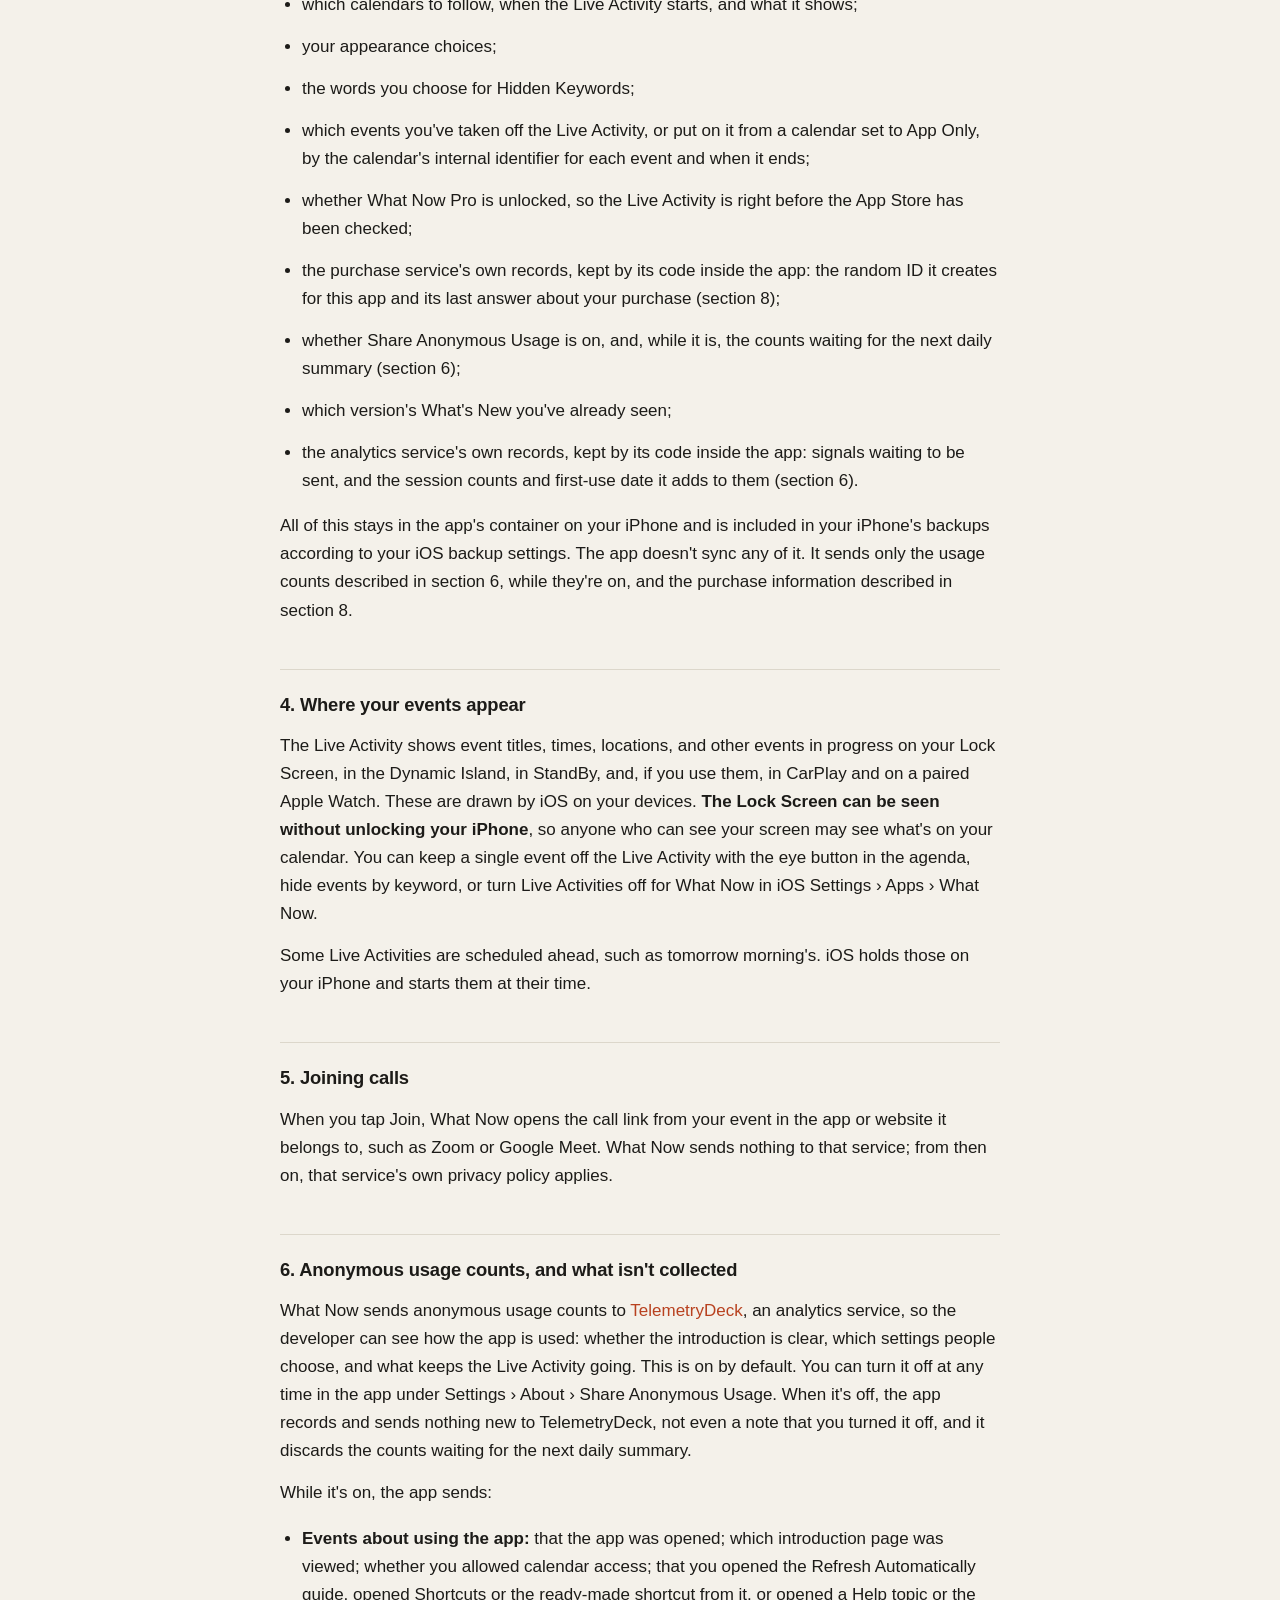
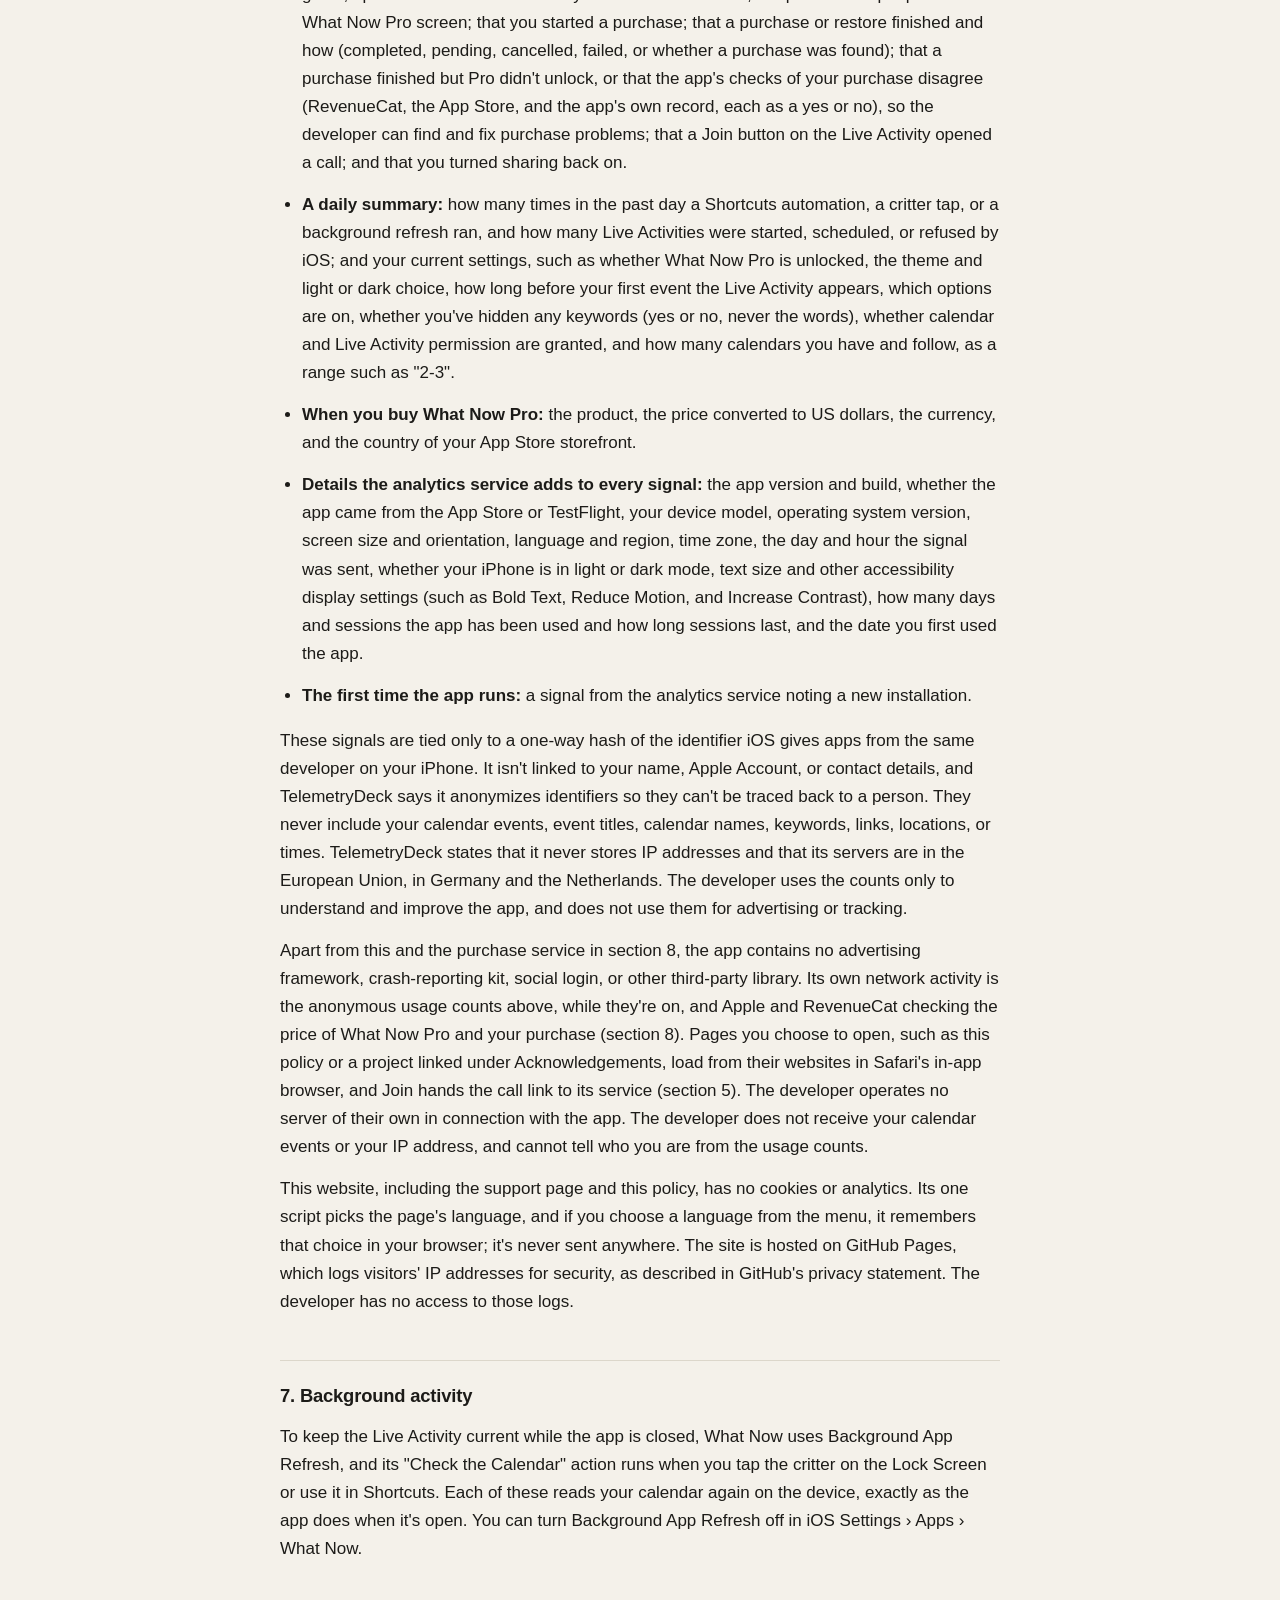
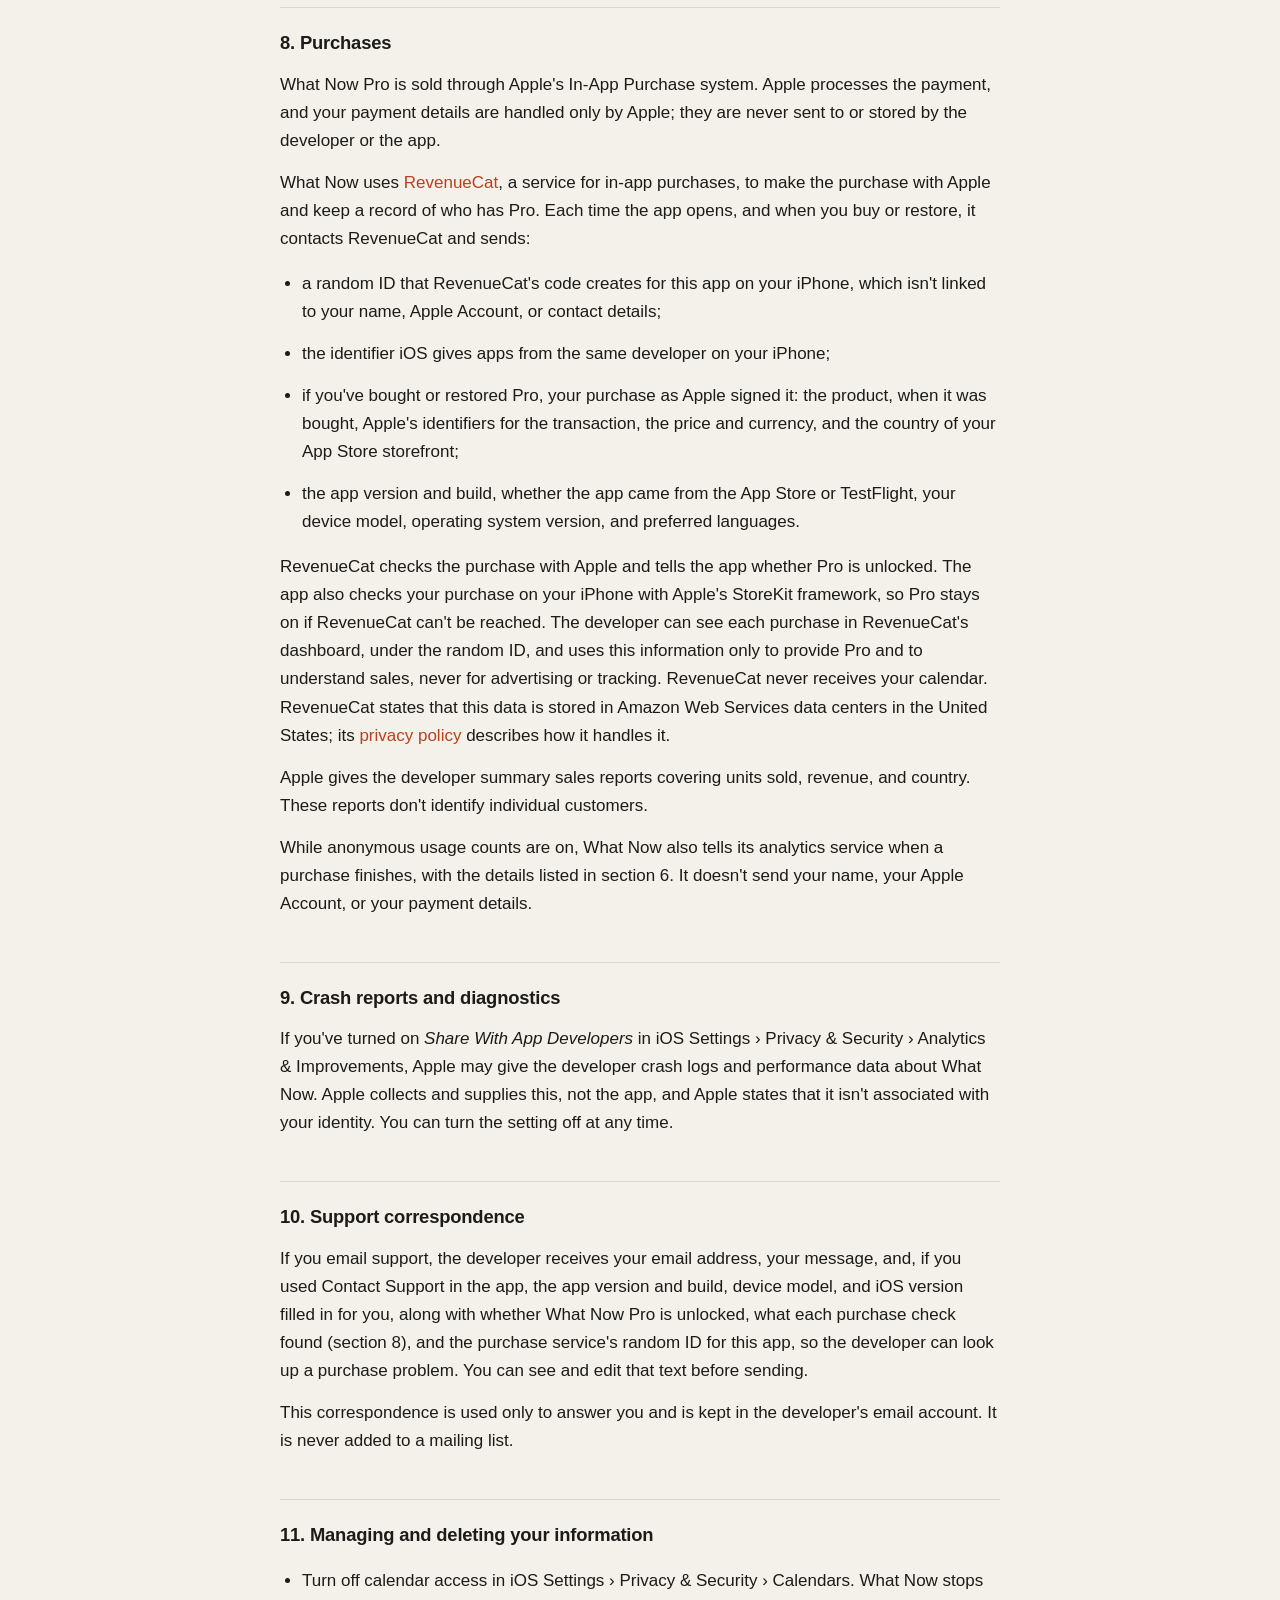
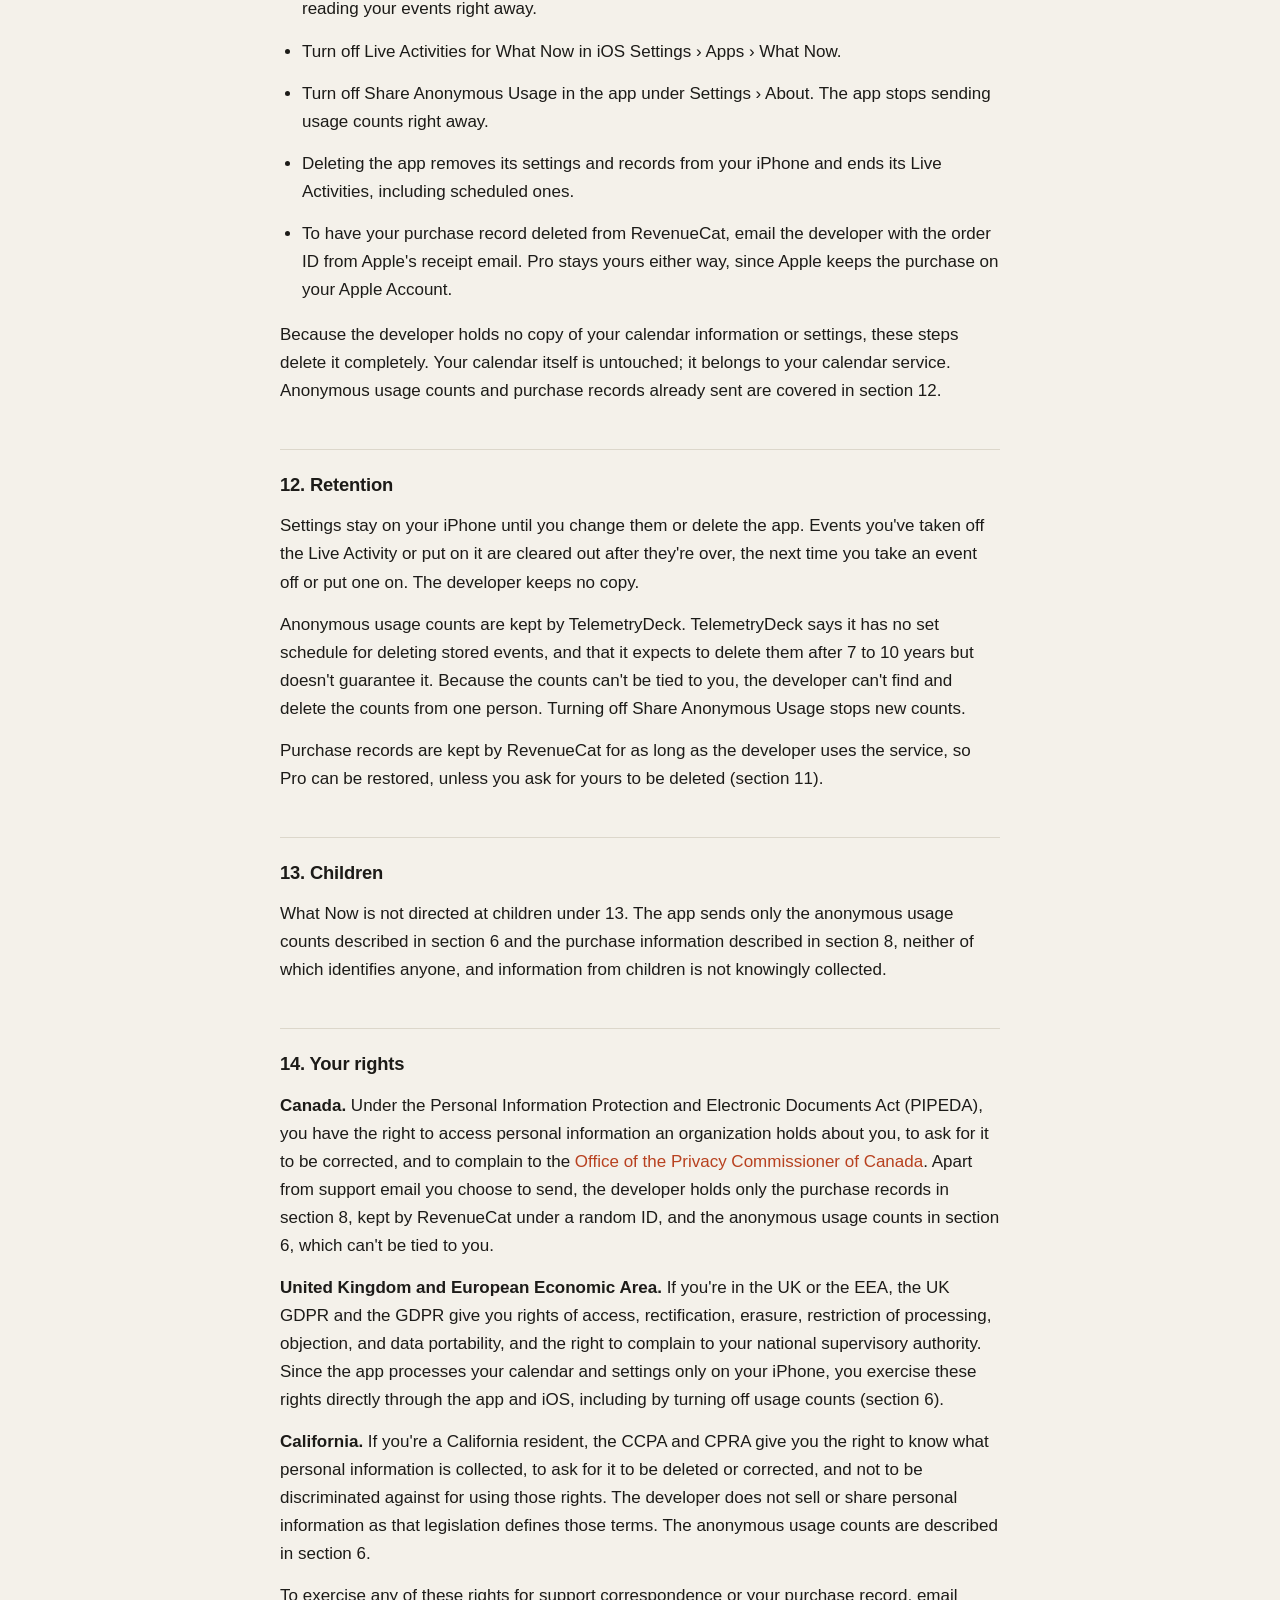
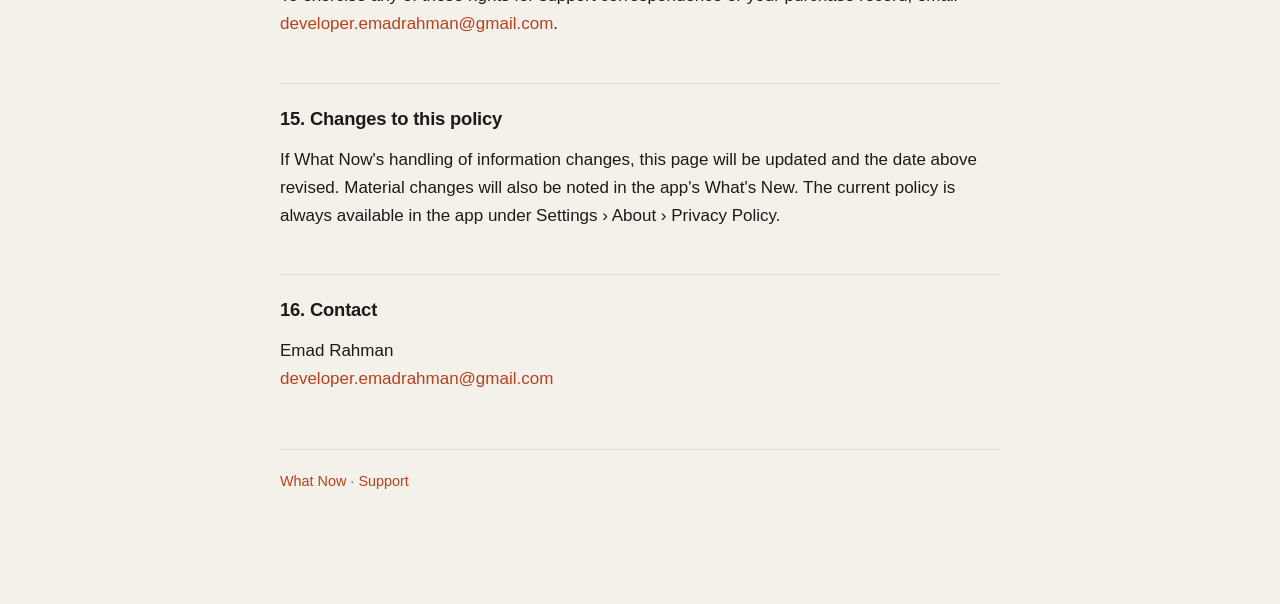
==== commit a52ed03a: "German and Japanese pages with a language switch Every page now has de/ and ja/ versions and a globe" ====
--- a/privacy.html
+++ b/privacy.html
@@ -1,13 +1,29 @@
 <!doctype html>
-<html lang="en">
+<html lang="en" data-autolang>
 <head>
 <meta charset="utf-8">
 <meta name="viewport" content="width=device-width, initial-scale=1">
 <title>Privacy Policy — What Now</title>
 <link rel="stylesheet" href="style.css">
+<link rel="alternate" hreflang="en" href="https://emadrahman.github.io/whatnow-site/privacy.html">
+<link rel="alternate" hreflang="de" href="https://emadrahman.github.io/whatnow-site/de/privacy.html">
+<link rel="alternate" hreflang="ja" href="https://emadrahman.github.io/whatnow-site/ja/privacy.html">
+<link rel="alternate" hreflang="x-default" href="https://emadrahman.github.io/whatnow-site/privacy.html">
+<script src="lang.js"></script>
 </head>
 <body>
 <main>
+
+<div class="topbar">
+  <details class="lang">
+    <summary aria-label="Language: English"><svg viewBox="0 0 24 24" fill="none" stroke="currentColor" stroke-width="1.6" aria-hidden="true"><circle cx="12" cy="12" r="9"/><path d="M3 12h18M12 3c2.5 2.6 3.8 5.6 3.8 9s-1.3 6.4-3.8 9M12 3c-2.5 2.6-3.8 5.6-3.8 9s1.3 6.4 3.8 9"/></svg><span>English</span></summary>
+    <ul>
+      <li><a href="privacy.html" hreflang="en" lang="en" data-lang="en" aria-current="page">English</a></li>
+      <li><a href="de/privacy.html" hreflang="de" lang="de" data-lang="de">Deutsch</a></li>
+      <li><a href="ja/privacy.html" hreflang="ja" lang="ja" data-lang="ja">日本語</a></li>
+    </ul>
+  </details>
+</div>
 
 <h1>Privacy Policy</h1>
 <p class="updated">What Now for iPhone · Last updated 17 November 2026</p>
@@ -67,7 +83,7 @@
 </ul>
 <p>These signals are tied only to a one-way hash of the identifier iOS gives apps from the same developer on your iPhone. It isn't linked to your name, Apple Account, or contact details, and TelemetryDeck says it anonymizes identifiers so they can't be traced back to a person. They never include your calendar events, event titles, calendar names, keywords, links, locations, or times. TelemetryDeck states that it never stores IP addresses and that its servers are in the European Union, in Germany and the Netherlands. The developer uses the counts only to understand and improve the app, and does not use them for advertising or tracking.</p>
 <p>Apart from this and the purchase service in section 8, the app contains no advertising framework, crash-reporting kit, social login, or other third-party library. Its own network activity is the anonymous usage counts above, while they're on, and Apple and RevenueCat checking the price of What Now Pro and your purchase (section 8). Pages you choose to open, such as this policy or a project linked under Acknowledgements, load from their websites in Safari's in-app browser, and Join hands the call link to its service (section 5). The developer operates no server of their own in connection with the app. The developer does not receive your calendar events or your IP address, and cannot tell who you are from the usage counts.</p>
-<p>This website, including the support page and this policy, is plain pages with no cookies, analytics, or scripts. It's hosted on GitHub Pages, which logs visitors' IP addresses for security, as described in GitHub's privacy statement. The developer has no access to those logs.</p>
+<p>This website, including the support page and this policy, has no cookies or analytics. Its one script picks the page's language, and if you choose a language from the menu, it remembers that choice in your browser; it's never sent anywhere. The site is hosted on GitHub Pages, which logs visitors' IP addresses for security, as described in GitHub's privacy statement. The developer has no access to those logs.</p>
 
 <h2>7. Background activity</h2>
 <p>To keep the Live Activity current while the app is closed, What Now uses Background App Refresh, and its "Check the Calendar" action runs when you tap the critter on the Lock Screen or use it in Shortcuts. Each of these reads your calendar again on the device, exactly as the app does when it's open. You can turn Background App Refresh off in iOS Settings › Apps › What Now.</p>
--- a/style.css
+++ b/style.css
@@ -68,3 +68,46 @@
 .home main { max-width: 560px; }
 .home h1 { font-size: 2.5rem; }
 .home p { color: var(--muted); margin-bottom: 32px; }
+.notice {
+  color: var(--muted);
+  font-size: 0.92rem;
+  border-left: 3px solid var(--accent);
+  padding: 2px 0 2px 12px;
+  margin: -12px 0 28px;
+}
+.topbar { display: flex; justify-content: flex-end; margin: -28px 0 20px; }
+.home .topbar { margin-top: -76px; margin-bottom: 56px; }
+.lang { position: relative; }
+.lang summary {
+  list-style: none;
+  cursor: pointer;
+  display: inline-flex;
+  align-items: center;
+  gap: 6px;
+  padding: 5px 12px;
+  border: 1px solid var(--border);
+  border-radius: 999px;
+  color: var(--muted);
+  font-size: 0.9rem;
+}
+.lang summary::-webkit-details-marker { display: none; }
+.lang summary:focus-visible { outline: 2px solid var(--accent); outline-offset: 2px; }
+.lang svg { width: 16px; height: 16px; flex: none; }
+.lang ul {
+  position: absolute;
+  right: 0;
+  top: calc(100% + 6px);
+  z-index: 10;
+  min-width: 160px;
+  margin: 0;
+  padding: 6px;
+  list-style: none;
+  background: var(--bg);
+  border: 1px solid var(--border);
+  border-radius: 12px;
+  box-shadow: 0 10px 30px rgba(0, 0, 0, 0.14);
+}
+.lang li { margin: 0; }
+.lang ul a { display: block; padding: 8px 12px; border-radius: 8px; color: var(--text); }
+.lang ul a:hover { background: var(--surface); text-decoration: none; }
+.lang ul a[aria-current] { color: var(--accent); font-weight: 600; }
